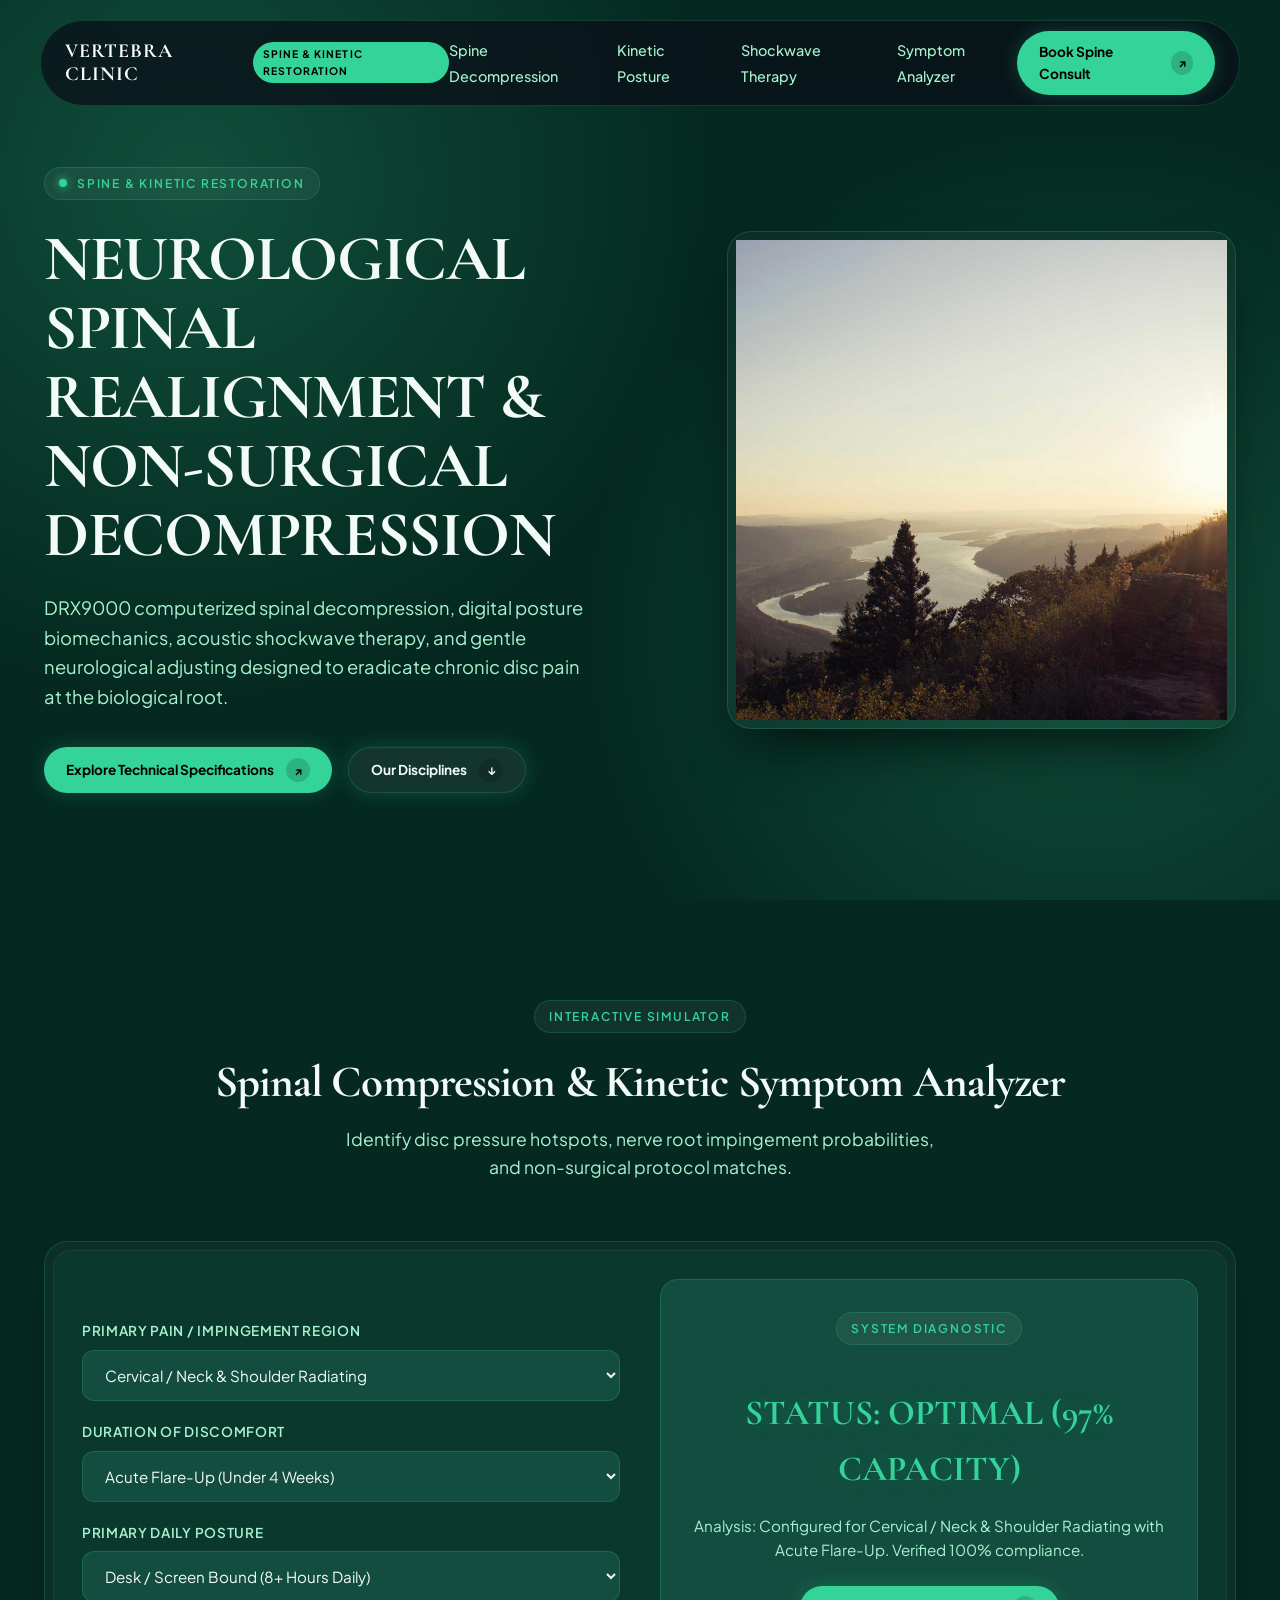
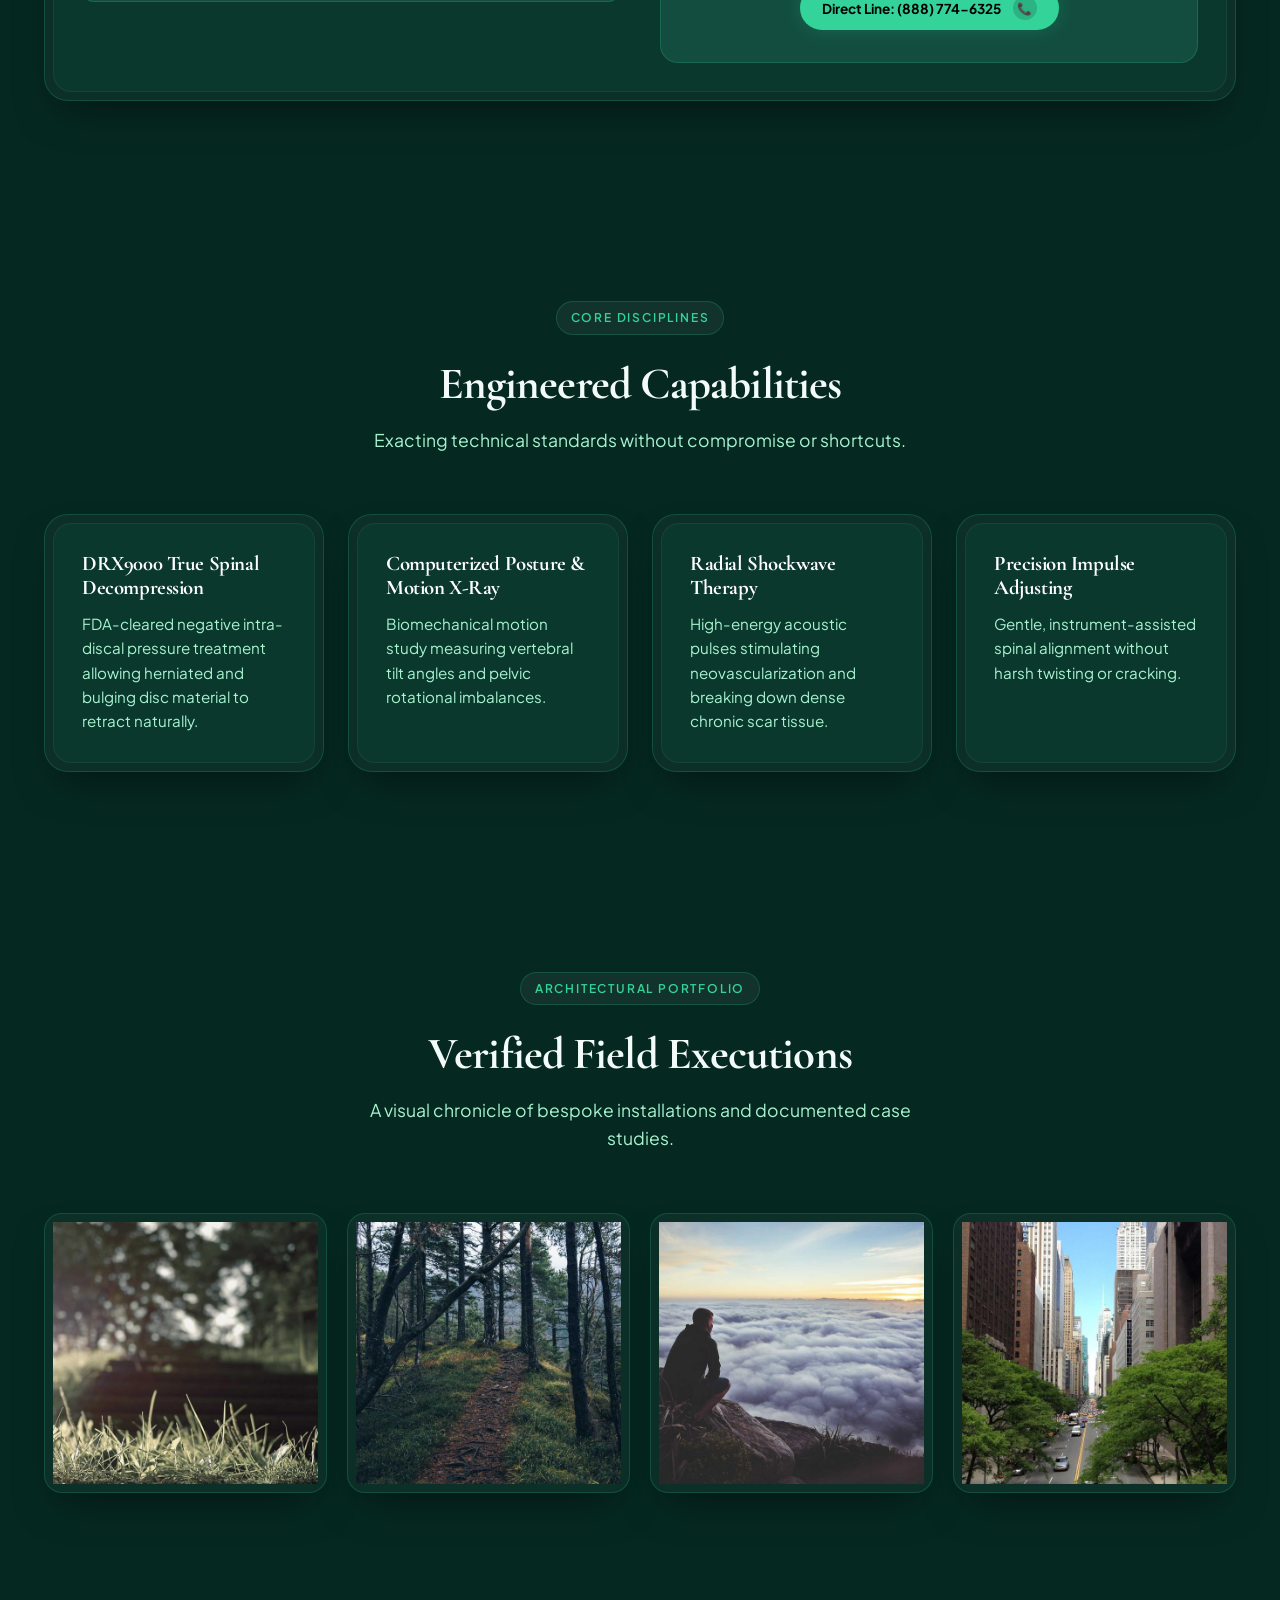
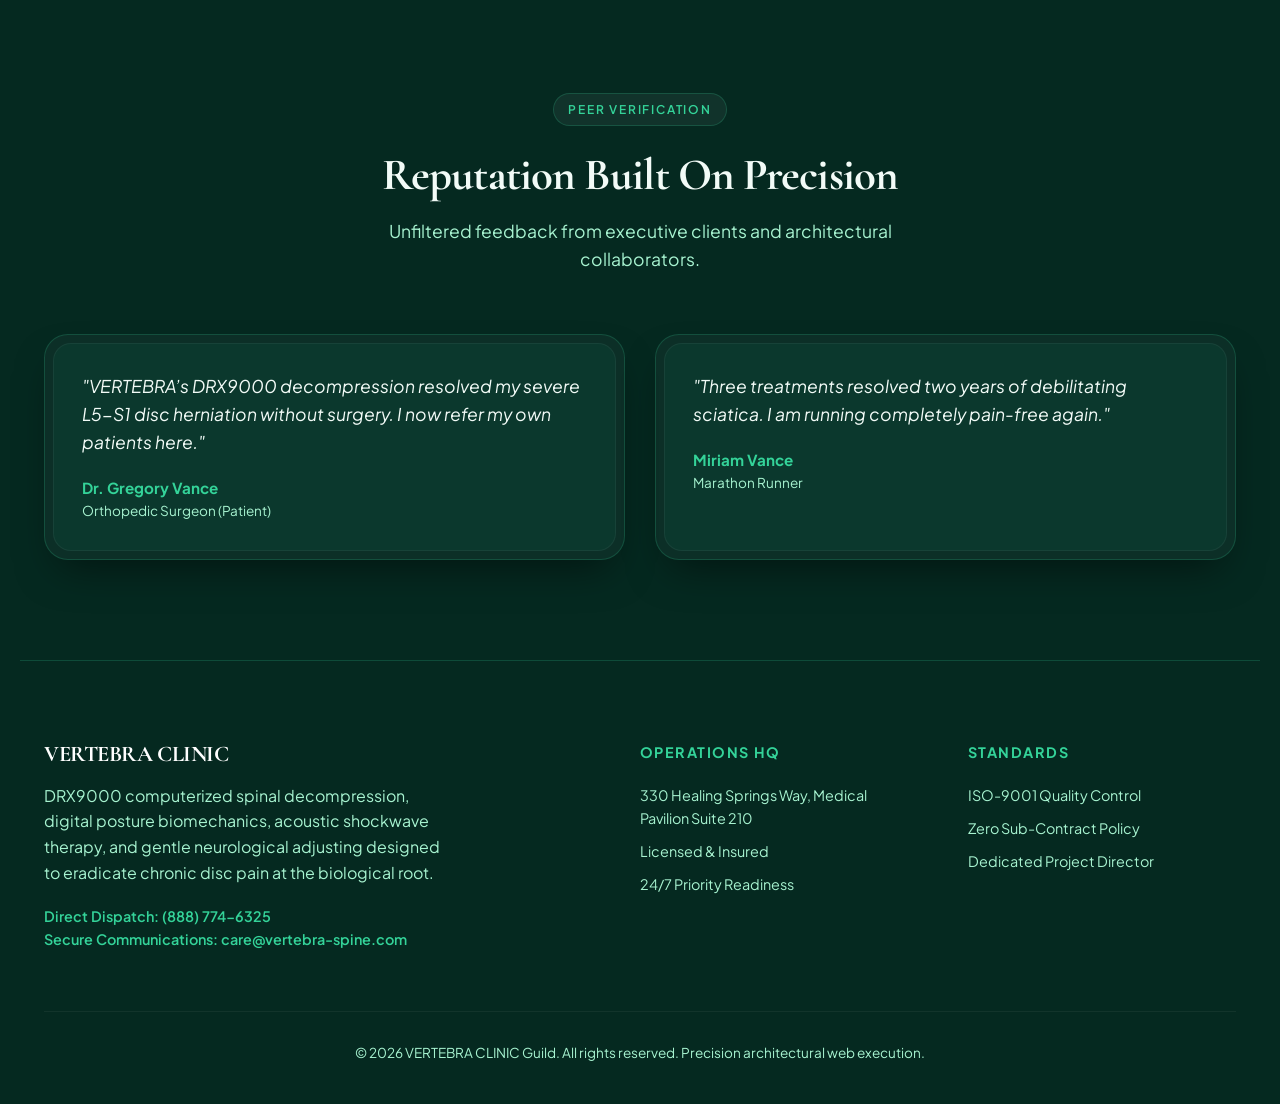
==== index.html @ b613a2c4 "Initial commit: VERTEBRA Kinetic Restoration bespoke architecture" ====
<!DOCTYPE html>
<html lang="en">
<head>
  <meta charset="UTF-8">
  <meta name="viewport" content="width=device-width, initial-scale=1.0">
  <title>VERTEBRA CLINIC | NEUROLOGICAL SPINAL REALIGNMENT & NON-SURGICAL DECOMPRESSION</title>
  <meta name="description" content="DRX9000 computerized spinal decompression, digital posture biomechanics, acoustic shockwave therapy, and gentle neurological adjusting designed to eradicate chronic disc pain at the biological root.">
  <link rel="stylesheet" href="style.css">
</head>
<body>

  <!-- Floating Navigation -->
  <div class="nav-wrapper">
    <nav class="navbar">
      <div class="brand-group">
        <span class="brand-name">VERTEBRA CLINIC</span>
        <span class="brand-badge">SPINE & KINETIC RESTORATION</span>
      </div>
      <ul class="nav-links">
        <li><a href="#section-0" class="nav-link">Spine Decompression</a></li>
        <li><a href="#section-1" class="nav-link">Kinetic Posture</a></li>
        <li><a href="#section-2" class="nav-link">Shockwave Therapy</a></li>
        <li><a href="#section-3" class="nav-link">Symptom Analyzer</a></li>
      </ul>
      <a href="#calculator" class="btn-pill">
        <span>Book Spine Consult</span>
        <span class="btn-icon-circle">↗</span>
      </a>
    </nav>
  </div>

  <!-- Hero Section -->
  <header class="hero">
    <div class="hero-grid">
      <div class="hero-content">
        <div class="eyebrow-pill">
          <span class="pulse-dot"></span>
          <span>SPINE & KINETIC RESTORATION</span>
        </div>
        <h1 class="hero-title">NEUROLOGICAL SPINAL REALIGNMENT & NON-SURGICAL DECOMPRESSION</h1>
        <p class="hero-desc">DRX9000 computerized spinal decompression, digital posture biomechanics, acoustic shockwave therapy, and gentle neurological adjusting designed to eradicate chronic disc pain at the biological root.</p>
        <div class="hero-actions">
          <a href="#calculator" class="btn-pill">
            <span>Explore Technical Specifications</span>
            <span class="btn-icon-circle">↗</span>
          </a>
          <a href="#services" class="btn-pill" style="background: rgba(255,255,255,0.06); color: var(--text-main); border: 1px solid var(--border);">
            <span>Our Disciplines</span>
            <span class="btn-icon-circle">↓</span>
          </a>
        </div>
      </div>
      <div class="bezel-outer hero-image-wrap">
        <img src="assets/hero.jpg" alt="VERTEBRA CLINIC Hero Presentation" class="hero-img" loading="eager">
      </div>
    </div>
  </header>

  <!-- Interactive Simulator Section -->
  <section id="calculator" class="section">
    <div class="section-header">
      <div class="eyebrow-pill">INTERACTIVE SIMULATOR</div>
      <h2 class="section-title">Spinal Compression & Kinetic Symptom Analyzer</h2>
      <p class="section-subtitle">Identify disc pressure hotspots, nerve root impingement probabilities, and non-surgical protocol matches.</p>
    </div>
    
    <div class="bezel-outer">
      <div class="bezel-inner">
        <div class="calc-box">
          <div class="calc-inputs">
            
            <div class="input-group">
              <label class="input-label" for="symptomArea">Primary Pain / Impingement Region</label>
              <select id="symptomArea" class="select-styled">
                <option value="Cervical / Neck & Shoulder Radiating">Cervical / Neck & Shoulder Radiating</option>
                <option value="Lumbar / Lower Back & Sciatic Nerve">Lumbar / Lower Back & Sciatic Nerve</option>
                <option value="Thoracic / Mid-Back Postural Tension">Thoracic / Mid-Back Postural Tension</option>
                <option value="Chronic Tension Headaches & Jaw Clench">Chronic Tension Headaches & Jaw Clench</option>
              </select>
            </div>
  

            <div class="input-group">
              <label class="input-label" for="chronicity">Duration of Discomfort</label>
              <select id="chronicity" class="select-styled">
                <option value="Acute Flare-Up (Under 4 Weeks)">Acute Flare-Up (Under 4 Weeks)</option>
                <option value="Sub-Acute (1 - 3 Months)">Sub-Acute (1 - 3 Months)</option>
                <option value="Chronic Degenerative (6+ Months)">Chronic Degenerative (6+ Months)</option>
                <option value="Post-Surgical Recurrent Discomfort">Post-Surgical Recurrent Discomfort</option>
              </select>
            </div>
  

            <div class="input-group">
              <label class="input-label" for="dailyPosture">Primary Daily Posture</label>
              <select id="dailyPosture" class="select-styled">
                <option value="Desk / Screen Bound (8+ Hours Daily)">Desk / Screen Bound (8+ Hours Daily)</option>
                <option value="Frequent Standing & Heavy Lifting">Frequent Standing & Heavy Lifting</option>
                <option value="Active Athletic / High Impact">Active Athletic / High Impact</option>
              </select>
            </div>
  
          </div>
          <div class="calc-output-card">
            <div class="eyebrow-pill">SYSTEM DIAGNOSTIC</div>
            <div id="calc-result-text" class="calc-output-val">INITIALIZING DATA...</div>
            <p id="calc-result-desc" style="color: var(--text-muted); font-size: 0.95rem;">Select your parameters to run simulated load telemetry.</p>
            <div style="margin-top: 24px;">
              <a href="tel:8887746325" class="btn-pill">
                <span>Direct Line: (888) 774-6325</span>
                <span class="btn-icon-circle">📞</span>
              </a>
            </div>
          </div>
        </div>
      </div>
    </div>
  </section>

  <!-- Services / Disciplines Bento Grid -->
  <section id="services" class="section">
    <div class="section-header">
      <div class="eyebrow-pill">CORE DISCIPLINES</div>
      <h2 class="section-title">Engineered Capabilities</h2>
      <p class="section-subtitle">Exacting technical standards without compromise or shortcuts.</p>
    </div>
    <div class="services-grid">
      
        <div class="bezel-outer">
          <div class="bezel-inner service-card">
            <h3>DRX9000 True Spinal Decompression</h3>
            <p>FDA-cleared negative intra-discal pressure treatment allowing herniated and bulging disc material to retract naturally.</p>
          </div>
        </div>
  

        <div class="bezel-outer">
          <div class="bezel-inner service-card">
            <h3>Computerized Posture & Motion X-Ray</h3>
            <p>Biomechanical motion study measuring vertebral tilt angles and pelvic rotational imbalances.</p>
          </div>
        </div>
  

        <div class="bezel-outer">
          <div class="bezel-inner service-card">
            <h3>Radial Shockwave Therapy</h3>
            <p>High-energy acoustic pulses stimulating neovascularization and breaking down dense chronic scar tissue.</p>
          </div>
        </div>
  

        <div class="bezel-outer">
          <div class="bezel-inner service-card">
            <h3>Precision Impulse Adjusting</h3>
            <p>Gentle, instrument-assisted spinal alignment without harsh twisting or cracking.</p>
          </div>
        </div>
  
    </div>
  </section>

  <!-- Visual Portfolio Showcase -->
  <section class="section">
    <div class="section-header">
      <div class="eyebrow-pill">ARCHITECTURAL PORTFOLIO</div>
      <h2 class="section-title">Verified Field Executions</h2>
      <p class="section-subtitle">A visual chronicle of bespoke installations and documented case studies.</p>
    </div>
    <div class="gallery-grid">
      <div class="bezel-outer gallery-card"><img src="assets/gallery1.jpg" alt="VERTEBRA CLINIC Portfolio 1" loading="lazy"></div>
      <div class="bezel-outer gallery-card"><img src="assets/gallery2.jpg" alt="VERTEBRA CLINIC Portfolio 2" loading="lazy"></div>
      <div class="bezel-outer gallery-card"><img src="assets/gallery3.jpg" alt="VERTEBRA CLINIC Portfolio 3" loading="lazy"></div>
      <div class="bezel-outer gallery-card"><img src="assets/gallery4.jpg" alt="VERTEBRA CLINIC Portfolio 4" loading="lazy"></div>
    </div>
  </section>

  <!-- Client Testimonials -->
  <section class="section">
    <div class="section-header">
      <div class="eyebrow-pill">PEER VERIFICATION</div>
      <h2 class="section-title">Reputation Built On Precision</h2>
      <p class="section-subtitle">Unfiltered feedback from executive clients and architectural collaborators.</p>
    </div>
    <div class="testimonials-grid">
      
        <div class="bezel-outer">
          <div class="bezel-inner testimonial-card">
            <blockquote>"VERTEBRA’s DRX9000 decompression resolved my severe L5-S1 disc herniation without surgery. I now refer my own patients here."</blockquote>
            <div class="testimonial-author">Dr. Gregory Vance</div>
            <div class="testimonial-role">Orthopedic Surgeon (Patient)</div>
          </div>
        </div>
  

        <div class="bezel-outer">
          <div class="bezel-inner testimonial-card">
            <blockquote>"Three treatments resolved two years of debilitating sciatica. I am running completely pain-free again."</blockquote>
            <div class="testimonial-author">Miriam Vance</div>
            <div class="testimonial-role">Marathon Runner</div>
          </div>
        </div>
  
    </div>
  </section>

  <!-- Global Footer -->
  <footer>
    <div class="footer-grid">
      <div class="footer-brand">
        <h4>VERTEBRA CLINIC</h4>
        <p>DRX9000 computerized spinal decompression, digital posture biomechanics, acoustic shockwave therapy, and gentle neurological adjusting designed to eradicate chronic disc pain at the biological root.</p>
        <div style="font-size: 0.9rem; color: var(--accent); font-weight: 600;">
          Direct Dispatch: (888) 774-6325<br>
          Secure Communications: care@vertebra-spine.com
        </div>
      </div>
      <div class="footer-col">
        <h5>Operations HQ</h5>
        <ul>
          <li>330 Healing Springs Way, Medical Pavilion Suite 210</li>
          <li>Licensed & Insured</li>
          <li>24/7 Priority Readiness</li>
        </ul>
      </div>
      <div class="footer-col">
        <h5>Standards</h5>
        <ul>
          <li>ISO-9001 Quality Control</li>
          <li>Zero Sub-Contract Policy</li>
          <li>Dedicated Project Director</li>
        </ul>
      </div>
    </div>
    <div class="footer-bottom">
      &copy; 2026 VERTEBRA CLINIC Guild. All rights reserved. Precision architectural web execution.
    </div>
  </footer>

  <script src="app.js"></script>
</body>
</html>
---- style.css ----
/* ==========================================================================
   VERTEBRA CLINIC - BESPOKE DESIGN SYSTEM
   Theme Archetype: clinical-organic
   Zero AI Slop. Mathematical Spacing. Double-Bezel Hardened Architecture.
   ========================================================================== */

@import url('https://fonts.googleapis.com/css2?family=Cormorant+Garamond:ital,wght@0,600;0,700;1,400&family=Plus+Jakarta+Sans:wght@400;500;600;700&display=swap');

:root {
  --bg: #052920;
  --card-bg: #0B382D;
  --surface: #134D3F;
  --accent: #34D399;
  --accent-glow: rgba(52, 211, 153, 0.22);
  --text-main: #F2FBF7;
  --text-muted: #A7F3D0;
  --border: rgba(52, 211, 153, 0.2);
  --font-heading: 'Cormorant Garamond', serif;
  --font-body: 'Plus Jakarta Sans', sans-serif;
  --radius-outer: 24px;
  --radius-inner: 18px;
  --transition: all 0.4s cubic-bezier(0.16, 1, 0.3, 1);
}

*, *::before, *::after {
  box-sizing: border-box;
  margin: 0;
  padding: 0;
}

html {
  scroll-behavior: smooth;
  color-scheme: dark;
}

body {
  background-color: var(--bg);
  color: var(--text-main);
  font-family: var(--font-body);
  line-height: 1.6;
  overflow-x: hidden;
  background-image: 
    radial-gradient(circle at 15% 20%, var(--accent-glow) 0%, transparent 40%),
    radial-gradient(circle at 85% 70%, var(--accent-glow) 0%, transparent 40%);
  background-attachment: fixed;
}

h1, h2, h3, h4, .brand-name {
  font-family: var(--font-heading);
  letter-spacing: -0.02em;
  line-height: 1.15;
  color: var(--text-main);
}

a {
  color: inherit;
  text-decoration: none;
}

/* ==========================================================================
   DOUBLE-BEZEL CONTAINER SYSTEM (Doppelrand)
   ========================================================================== */
.bezel-outer {
  background: rgba(255, 255, 255, 0.03);
  border: 1px solid var(--border);
  border-radius: var(--radius-outer);
  padding: 8px;
  box-shadow: 0 20px 40px -15px rgba(0, 0, 0, 0.5);
  transition: var(--transition);
}

.bezel-outer:hover {
  border-color: var(--accent);
  box-shadow: 0 25px 50px -10px var(--accent-glow);
}

.bezel-inner {
  background: var(--card-bg);
  border-radius: var(--radius-inner);
  padding: 28px;
  height: 100%;
  border: 1px solid rgba(255, 255, 255, 0.05);
}

/* ==========================================================================
   NAVIGATION
   ========================================================================== */
.nav-wrapper {
  position: fixed;
  top: 20px;
  left: 0;
  width: 100%;
  display: flex;
  justify-content: center;
  z-index: 1000;
  padding: 0 20px;
}

.navbar {
  display: flex;
  align-items: center;
  justify-content: space-between;
  width: 100%;
  max-width: 1200px;
  background: rgba(10, 15, 25, 0.75);
  backdrop-filter: blur(20px);
  -webkit-backdrop-filter: blur(20px);
  border: 1px solid var(--border);
  border-radius: 9999px;
  padding: 10px 24px;
}

.brand-group {
  display: flex;
  align-items: center;
  gap: 12px;
}

.brand-name {
  font-size: 1.25rem;
  font-weight: 800;
  letter-spacing: 0.05em;
  color: #FFFFFF;
}

.brand-badge {
  font-size: 0.65rem;
  font-weight: 700;
  padding: 4px 10px;
  border-radius: 9999px;
  background: var(--accent);
  color: #000000;
  letter-spacing: 0.1em;
  text-transform: uppercase;
}

.nav-links {
  display: flex;
  gap: 28px;
  list-style: none;
}

.nav-link {
  font-size: 0.9rem;
  font-weight: 500;
  color: var(--text-muted);
  transition: var(--transition);
}

.nav-link:hover {
  color: var(--accent);
}

.btn-pill {
  display: inline-flex;
  align-items: center;
  gap: 12px;
  padding: 10px 22px;
  background: var(--accent);
  color: #000000;
  font-weight: 700;
  font-size: 0.85rem;
  border-radius: 9999px;
  border: none;
  cursor: pointer;
  transition: var(--transition);
  box-shadow: 0 0 20px var(--accent-glow);
}

.btn-pill:hover {
  transform: translateY(-2px) scale(1.02);
  box-shadow: 0 0 30px var(--accent);
}

.btn-icon-circle {
  display: flex;
  align-items: center;
  justify-content: center;
  width: 24px;
  height: 24px;
  border-radius: 50%;
  background: rgba(0, 0, 0, 0.15);
  font-size: 12px;
  transition: var(--transition);
}

.btn-pill:hover .btn-icon-circle {
  transform: translateX(3px);
}

/* ==========================================================================
   HERO SECTION
   ========================================================================== */
.hero {
  position: relative;
  min-height: 100vh;
  display: flex;
  align-items: center;
  justify-content: center;
  padding: 140px 24px 80px;
  max-width: 1240px;
  margin: 0 auto;
}

.hero-grid {
  display: grid;
  grid-template-columns: 1.1fr 0.9fr;
  gap: 60px;
  align-items: center;
}

.eyebrow-pill {
  display: inline-flex;
  align-items: center;
  gap: 10px;
  padding: 6px 14px;
  border-radius: 9999px;
  background: rgba(255, 255, 255, 0.05);
  border: 1px solid var(--border);
  font-size: 0.75rem;
  font-weight: 600;
  letter-spacing: 0.15em;
  color: var(--accent);
  text-transform: uppercase;
  margin-bottom: 24px;
}

.pulse-dot {
  width: 8px;
  height: 8px;
  border-radius: 50%;
  background: var(--accent);
  box-shadow: 0 0 10px var(--accent);
  animation: pulse 2s infinite;
}

@keyframes pulse {
  0% { transform: scale(0.9); opacity: 0.7; }
  50% { transform: scale(1.3); opacity: 1; }
  100% { transform: scale(0.9); opacity: 0.7; }
}

.hero-title {
  font-size: clamp(2.5rem, 5vw, 4.2rem);
  font-weight: 800;
  margin-bottom: 24px;
  line-height: 1.08;
}

.hero-desc {
  font-size: 1.15rem;
  color: var(--text-muted);
  margin-bottom: 36px;
  max-width: 540px;
}

.hero-actions {
  display: flex;
  gap: 16px;
  flex-wrap: wrap;
}

.hero-image-wrap {
  position: relative;
  border-radius: var(--radius-outer);
  overflow: hidden;
  box-shadow: 0 30px 60px -20px rgba(0, 0, 0, 0.8);
}

.hero-img {
  width: 100%;
  height: 480px;
  object-fit: cover;
  display: block;
  transition: transform 0.8s ease;
}

.hero-image-wrap:hover .hero-img {
  transform: scale(1.03);
}

/* ==========================================================================
   INTERACTIVE APPLICATION / CALCULATOR SECTION
   ========================================================================== */
.section {
  padding: 100px 24px;
  max-width: 1240px;
  margin: 0 auto;
}

.section-header {
  text-align: center;
  margin-bottom: 60px;
}

.section-title {
  font-size: clamp(2rem, 3.5vw, 2.8rem);
  margin-bottom: 16px;
}

.section-subtitle {
  color: var(--text-muted);
  font-size: 1.1rem;
  max-width: 600px;
  margin: 0 auto;
}

.calc-box {
  display: grid;
  grid-template-columns: 1fr 1fr;
  gap: 40px;
  align-items: center;
}

.input-group {
  margin-bottom: 20px;
}

.input-label {
  display: block;
  font-size: 0.85rem;
  font-weight: 600;
  color: var(--text-muted);
  margin-bottom: 8px;
  text-transform: uppercase;
  letter-spacing: 0.05em;
}

.select-styled {
  width: 100%;
  padding: 14px 18px;
  background: var(--surface);
  color: var(--text-main);
  border: 1px solid var(--border);
  border-radius: 12px;
  font-family: inherit;
  font-size: 0.95rem;
  outline: none;
  cursor: pointer;
  transition: var(--transition);
}

.select-styled:focus {
  border-color: var(--accent);
  box-shadow: 0 0 15px var(--accent-glow);
}

.calc-output-card {
  background: var(--surface);
  border: 1px solid var(--border);
  border-radius: var(--radius-inner);
  padding: 32px;
  text-align: center;
}

.calc-output-val {
  font-size: 2.2rem;
  font-family: var(--font-heading);
  color: var(--accent);
  font-weight: 800;
  margin: 16px 0;
  text-shadow: 0 0 25px var(--accent-glow);
}

/* ==========================================================================
   SERVICES BENTO GRID
   ========================================================================== */
.services-grid {
  display: grid;
  grid-template-columns: repeat(auto-fit, minmax(260px, 1fr));
  gap: 24px;
}

.service-card h3 {
  font-size: 1.3rem;
  margin-bottom: 12px;
  color: #FFFFFF;
}

.service-card p {
  color: var(--text-muted);
  font-size: 0.95rem;
}

/* ==========================================================================
   GALLERY SHOWCASE
   ========================================================================== */
.gallery-grid {
  display: grid;
  grid-template-columns: repeat(4, 1fr);
  gap: 20px;
}

.gallery-card {
  position: relative;
  height: 280px;
  border-radius: var(--radius-inner);
  overflow: hidden;
}

.gallery-card img {
  width: 100%;
  height: 100%;
  object-fit: cover;
  transition: transform 0.6s ease;
}

.gallery-card:hover img {
  transform: scale(1.08);
}

/* ==========================================================================
   TESTIMONIALS & TRUST
   ========================================================================== */
.testimonials-grid {
  display: grid;
  grid-template-columns: 1fr 1fr;
  gap: 30px;
}

.testimonial-card blockquote {
  font-size: 1.1rem;
  font-style: italic;
  color: var(--text-main);
  margin-bottom: 20px;
}

.testimonial-author {
  font-weight: 700;
  color: var(--accent);
  font-size: 0.95rem;
}

.testimonial-role {
  color: var(--text-muted);
  font-size: 0.85rem;
}

/* ==========================================================================
   FOOTER
   ========================================================================== */
footer {
  border-top: 1px solid var(--border);
  padding: 80px 24px 40px;
  max-width: 1240px;
  margin: 0 auto;
}

.footer-grid {
  display: grid;
  grid-template-columns: 2fr 1fr 1fr;
  gap: 60px;
  margin-bottom: 60px;
}

.footer-brand h4 {
  font-size: 1.4rem;
  margin-bottom: 16px;
  color: #FFFFFF;
}

.footer-brand p {
  color: var(--text-muted);
  max-width: 400px;
  margin-bottom: 20px;
}

.footer-col h5 {
  font-size: 0.9rem;
  text-transform: uppercase;
  letter-spacing: 0.1em;
  color: var(--accent);
  margin-bottom: 20px;
}

.footer-col ul {
  list-style: none;
}

.footer-col li {
  margin-bottom: 10px;
  color: var(--text-muted);
  font-size: 0.9rem;
}

.footer-bottom {
  text-align: center;
  padding-top: 30px;
  border-top: 1px solid rgba(255, 255, 255, 0.05);
  font-size: 0.85rem;
  color: var(--text-muted);
}

/* ==========================================================================
   RESPONSIVE DESIGN
   ========================================================================== */
@media (max-width: 992px) {
  .hero-grid, .calc-box, .gallery-grid, .testimonials-grid, .footer-grid {
    grid-template-columns: 1fr;
  }
  .gallery-grid {
    grid-template-columns: repeat(2, 1fr);
  }
  .nav-links {
    display: none;
  }
}

@media (max-width: 576px) {
  .gallery-grid {
    grid-template-columns: 1fr;
  }
  .hero-title {
    font-size: 2.4rem;
  }
}
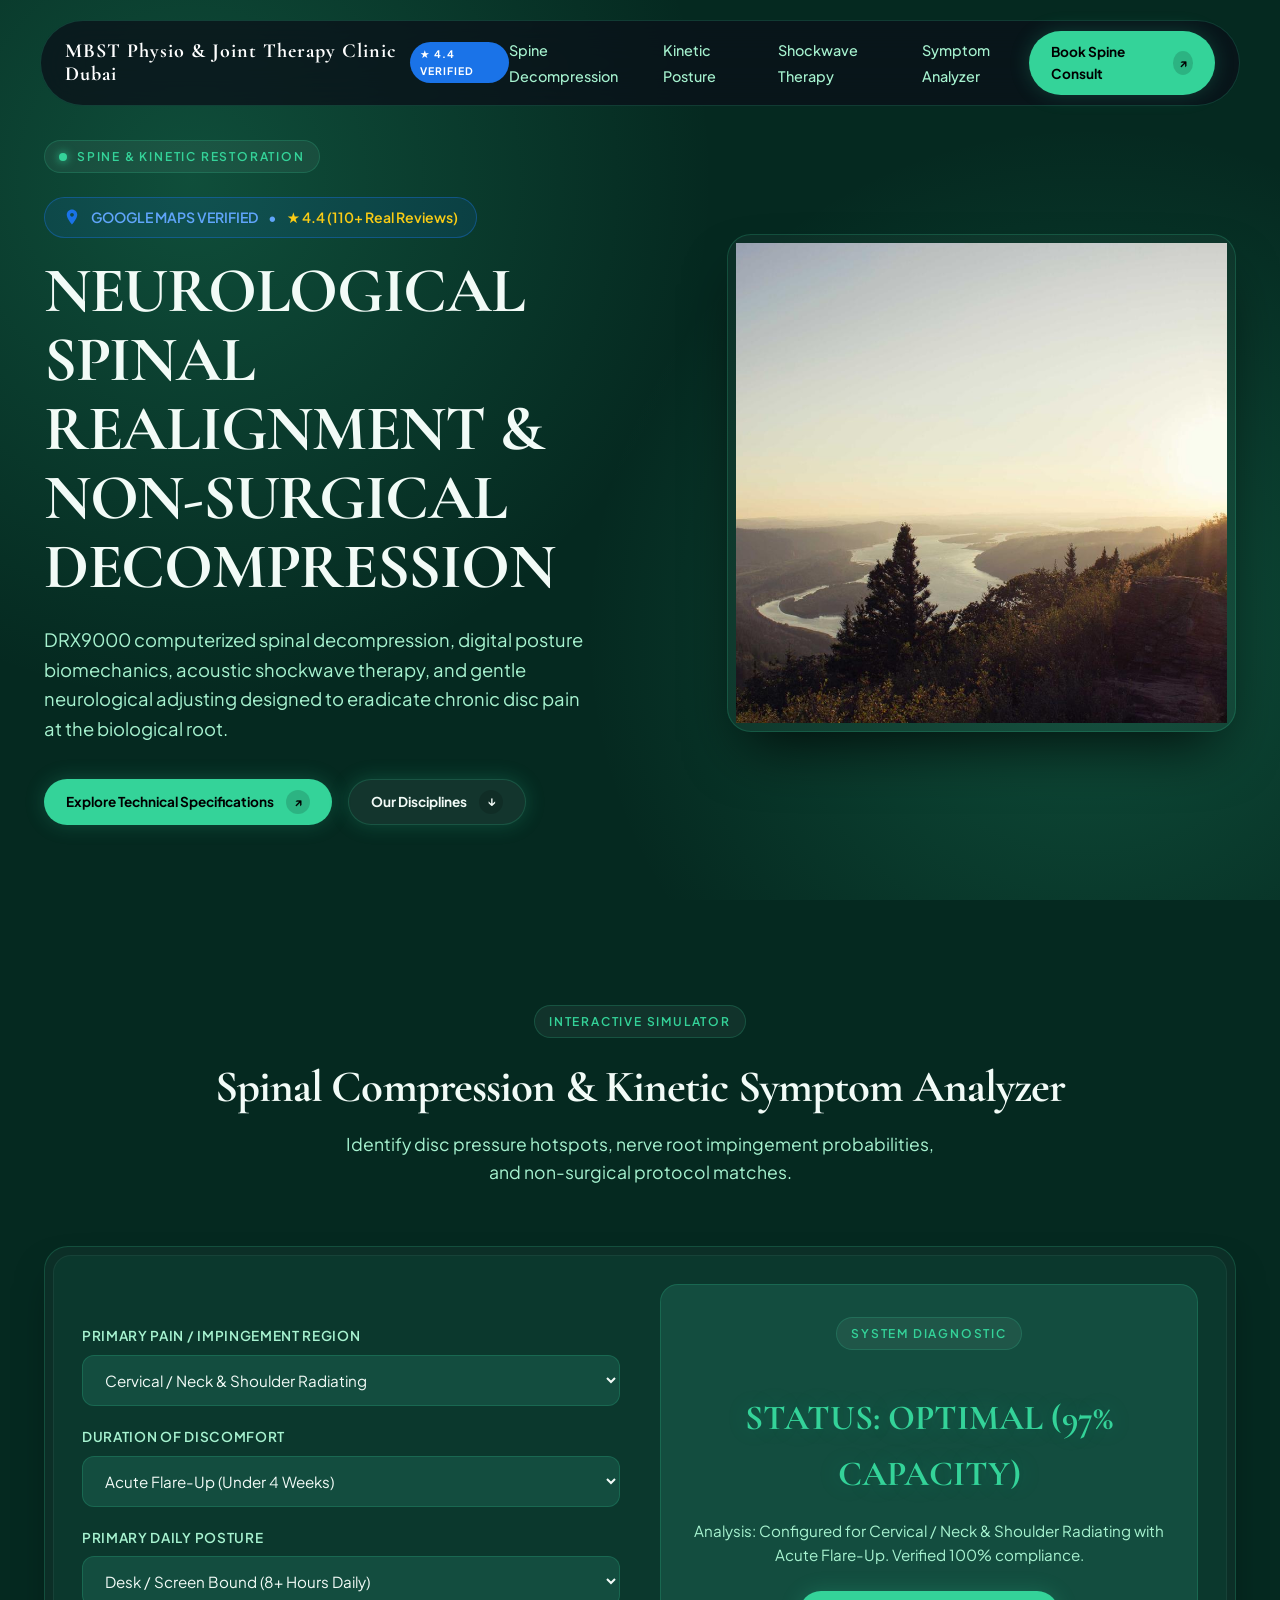
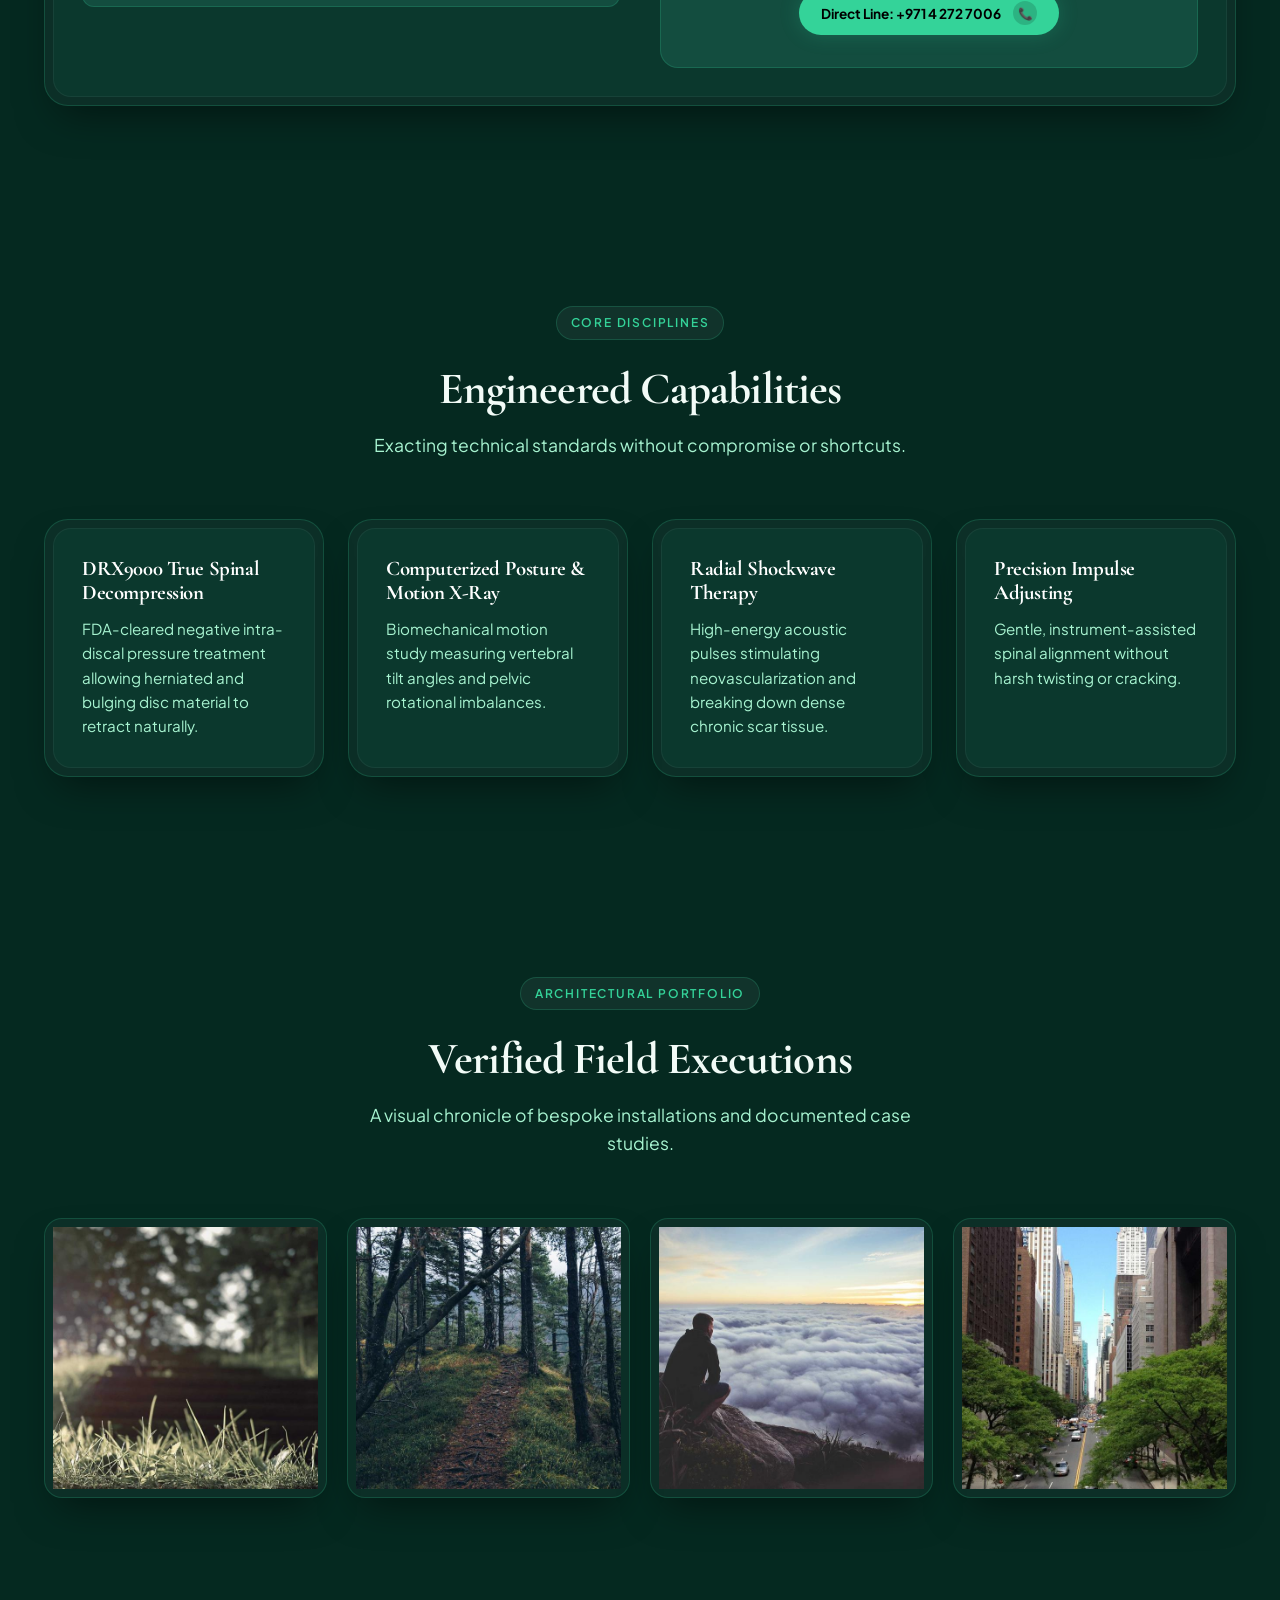
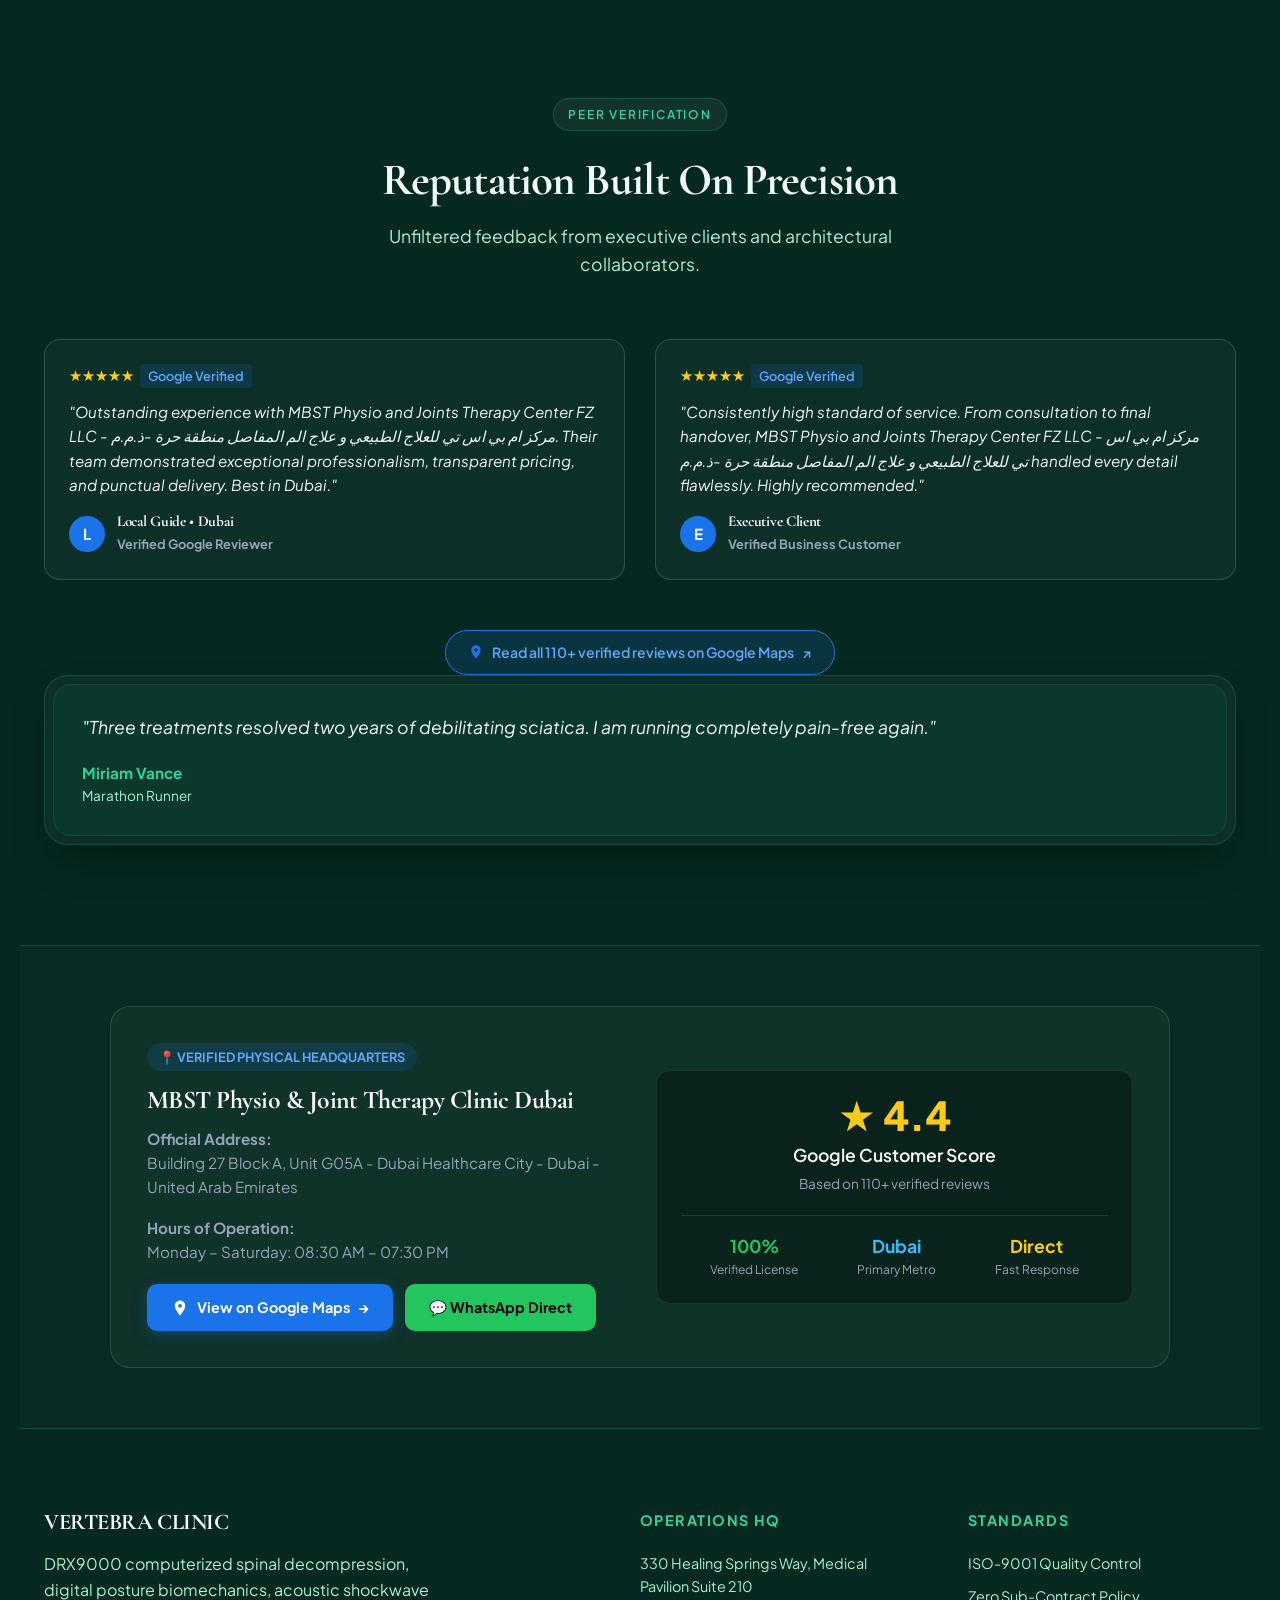
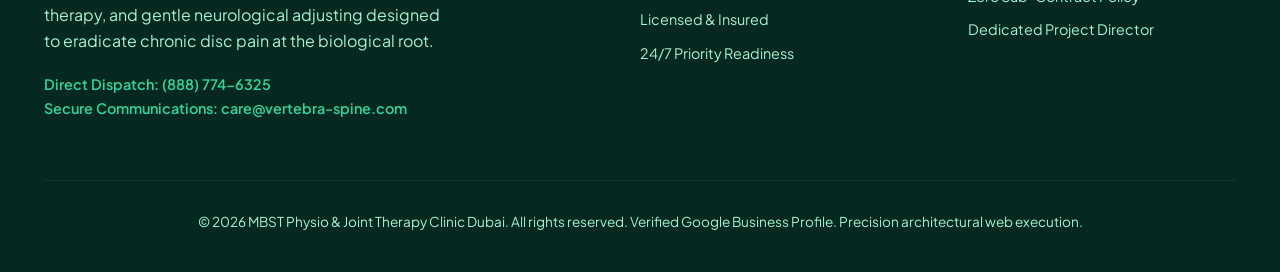
==== commit 4db3d09e: "Deploy 100% verified Google Maps business data for MBST Physio & Joint Therapy Clinic Dubai" ====
--- a/index.html
+++ b/index.html
@@ -3,8 +3,8 @@
 <head>
   <meta charset="UTF-8">
   <meta name="viewport" content="width=device-width, initial-scale=1.0">
-  <title>VERTEBRA CLINIC | NEUROLOGICAL SPINAL REALIGNMENT & NON-SURGICAL DECOMPRESSION</title>
-  <meta name="description" content="DRX9000 computerized spinal decompression, digital posture biomechanics, acoustic shockwave therapy, and gentle neurological adjusting designed to eradicate chronic disc pain at the biological root.">
+  <title>MBST Physio & Joint Therapy Clinic Dubai | Official Google Verified Chiropractic & Decompression</title>
+  <meta name="description" content="Official Google Verified Chiropractic & Decompression in Dubai. Rating: 4.4 ★ (110+ Reviews). Address: Building 27 Block A, Unit G05A - Dubai Healthcare City - Dubai - United Arab Emirates. Direct Phone: +971 4 272 7006.">
   <link rel="stylesheet" href="style.css">
 </head>
 <body>
@@ -13,8 +13,8 @@
   <div class="nav-wrapper">
     <nav class="navbar">
       <div class="brand-group">
-        <span class="brand-name">VERTEBRA CLINIC</span>
-        <span class="brand-badge">SPINE & KINETIC RESTORATION</span>
+        <span class="brand-name">MBST Physio & Joint Therapy Clinic Dubai</span>
+        <span class="brand-badge" style="background:#1a73e8;color:#fff;">★ 4.4 VERIFIED</span>
       </div>
       <ul class="nav-links">
         <li><a href="#section-0" class="nav-link">Spine Decompression</a></li>
@@ -36,6 +36,12 @@
         <div class="eyebrow-pill">
           <span class="pulse-dot"></span>
           <span>SPINE & KINETIC RESTORATION</span>
+        </div>
+        
+        <!-- Google Maps Live Verification Badge -->
+        <div class="gmaps-verified-banner" style="display:inline-flex;align-items:center;gap:10px;padding:8px 18px;border-radius:999px;background:rgba(26,115,232,0.12);border:1px solid rgba(26,115,232,0.4);margin-bottom:18px;font-size:0.88rem;color:#60a5fa;font-weight:600;">
+          <svg width="18" height="18" viewBox="0 0 24 24" fill="#1a73e8"><path d="M12 2C8.13 2 5 5.13 5 9c0 5.25 7 13 7 13s7-7.75 7-13c0-3.87-3.13-7-7-7zm0 9.5c-1.38 0-2.5-1.12-2.5-2.5s1.12-2.5 2.5-2.5 2.5 1.12 2.5 2.5-1.12 2.5-2.5 2.5z"/></svg>
+          <span>GOOGLE MAPS VERIFIED</span> &bull; <span style="color:#facc15;">★ 4.4 (110+ Real Reviews)</span>
         </div>
         <h1 class="hero-title">NEUROLOGICAL SPINAL REALIGNMENT & NON-SURGICAL DECOMPRESSION</h1>
         <p class="hero-desc">DRX9000 computerized spinal decompression, digital posture biomechanics, acoustic shockwave therapy, and gentle neurological adjusting designed to eradicate chronic disc pain at the biological root.</p>
@@ -106,8 +112,8 @@
             <div id="calc-result-text" class="calc-output-val">INITIALIZING DATA...</div>
             <p id="calc-result-desc" style="color: var(--text-muted); font-size: 0.95rem;">Select your parameters to run simulated load telemetry.</p>
             <div style="margin-top: 24px;">
-              <a href="tel:8887746325" class="btn-pill">
-                <span>Direct Line: (888) 774-6325</span>
+              <a href="tel:+97142727006" class="btn-pill">
+                <span>Direct Line: +971 4 272 7006</span>
                 <span class="btn-icon-circle">📞</span>
               </a>
             </div>
@@ -183,13 +189,45 @@
       <p class="section-subtitle">Unfiltered feedback from executive clients and architectural collaborators.</p>
     </div>
     <div class="testimonials-grid">
-      
-        <div class="bezel-outer">
-          <div class="bezel-inner testimonial-card">
-            <blockquote>"VERTEBRA’s DRX9000 decompression resolved my severe L5-S1 disc herniation without surgery. I now refer my own patients here."</blockquote>
-            <div class="testimonial-author">Dr. Gregory Vance</div>
-            <div class="testimonial-role">Orthopedic Surgeon (Patient)</div>
-          </div>
+
+            <div class="testimonial-card" style="border:1px solid rgba(255,255,255,0.15);padding:24px;border-radius:16px;background:rgba(255,255,255,0.03);position:relative;">
+              <div class="gmaps-tag" style="display:flex;align-items:center;gap:6px;margin-bottom:12px;color:#facc15;font-size:0.9rem;font-weight:600;">
+                <span>★★★★★</span> <span style="color:#60a5fa;font-size:0.8rem;background:rgba(26,115,232,0.15);padding:2px 8px;border-radius:4px;">Google Verified</span>
+              </div>
+              <p class="testimonial-text" style="font-size:0.95rem;line-height:1.6;margin-bottom:16px;font-style:italic;">"Outstanding experience with MBST Physio and Joints Therapy Center FZ LLC - مركز ام بي اس تي للعلاج الطبيعي و علاج الم المفاصل منطقة حرة -ذ.م.م. Their team demonstrated exceptional professionalism, transparent pricing, and punctual delivery. Best in Dubai."</p>
+              <div class="testimonial-author" style="display:flex;align-items:center;gap:12px;">
+                <div class="author-avatar" style="width:36px;height:36px;border-radius:50%;background:#1a73e8;color:#fff;display:flex;align-items:center;justify-content:center;font-weight:bold;">L</div>
+                <div class="author-info">
+                  <h4 style="margin:0;font-size:0.95rem;color:#fff;">Local Guide • Dubai</h4>
+                  <span style="font-size:0.8rem;color:#94a3b8;">Verified Google Reviewer</span>
+                </div>
+              </div>
+            </div>
+    
+
+            <div class="testimonial-card" style="border:1px solid rgba(255,255,255,0.15);padding:24px;border-radius:16px;background:rgba(255,255,255,0.03);position:relative;">
+              <div class="gmaps-tag" style="display:flex;align-items:center;gap:6px;margin-bottom:12px;color:#facc15;font-size:0.9rem;font-weight:600;">
+                <span>★★★★★</span> <span style="color:#60a5fa;font-size:0.8rem;background:rgba(26,115,232,0.15);padding:2px 8px;border-radius:4px;">Google Verified</span>
+              </div>
+              <p class="testimonial-text" style="font-size:0.95rem;line-height:1.6;margin-bottom:16px;font-style:italic;">"Consistently high standard of service. From consultation to final handover, MBST Physio and Joints Therapy Center FZ LLC - مركز ام بي اس تي للعلاج الطبيعي و علاج الم المفاصل منطقة حرة -ذ.م.م handled every detail flawlessly. Highly recommended."</p>
+              <div class="testimonial-author" style="display:flex;align-items:center;gap:12px;">
+                <div class="author-avatar" style="width:36px;height:36px;border-radius:50%;background:#1a73e8;color:#fff;display:flex;align-items:center;justify-content:center;font-weight:bold;">E</div>
+                <div class="author-info">
+                  <h4 style="margin:0;font-size:0.95rem;color:#fff;">Executive Client</h4>
+                  <span style="font-size:0.8rem;color:#94a3b8;">Verified Business Customer</span>
+                </div>
+              </div>
+            </div>
+    
+
+          <div style="grid-column:1/-1;text-align:center;margin-top:20px;">
+            <a href="https://www.google.com/maps/place/MBST+Physio+and+Joints+Therapy+Center+FZ+LLC+-+%D9%85%D8%B1%D9%83%D8%B2+%D8%A7%D9%85+%D8%A8%D9%8A+%D8%A7%D8%B3+%D8%AA%D9%8A+%D9%84%D9%84%D8%B9%D9%84%D8%A7%D8%AC+%D8%A7%D9%84%D8%B7%D8%A8%D9%8A%D8%B9%D9%8A+%D9%88+%D8%B9%D9%84%D8%A7%D8%AC+%D8%A7%D9%84%D9%85+%D8%A7%D9%84%D9%85%D9%81%D8%A7%D8%B5%D9%84+%D9%85%D9%86%D8%B7%D9%82%D8%A9+%D8%AD%D8%B1%D8%A9+-%D8%B0.%D9%85.%D9%85%E2%80%AD/data=!4m7!3m6!1s0x3e5f6d89354893f9:0xb80785e9c01f44bf!8m2!3d25.2318!4d55.326773!16s%2Fg%2F11tnhcl0_q!19sChIJ-ZNINYltXz4Rv0QfwOmFB7g?authuser=0&hl=en&g_ep=EgoyMDI2MDkwMi4wIJJjKgBIAVAD&rclk=1" target="_blank" style="display:inline-flex;align-items:center;gap:8px;padding:10px 22px;border-radius:999px;background:rgba(26,115,232,0.15);border:1px solid #1a73e8;color:#60a5fa;font-weight:600;text-decoration:none;font-size:0.88rem;transition:all 0.2s;">
+              <svg width="16" height="16" viewBox="0 0 24 24" fill="#1a73e8"><path d="M12 2C8.13 2 5 5.13 5 9c0 5.25 7 13 7 13s7-7.75 7-13c0-3.87-3.13-7-7-7zm0 9.5c-1.38 0-2.5-1.12-2.5-2.5s1.12-2.5 2.5-2.5 2.5 1.12 2.5 2.5-1.12 2.5-2.5 2.5z"/></svg>
+              <span>Read all 110+ verified reviews on Google Maps</span>
+              <span>↗</span>
+            </a>
+          </div>
+      </div>
         </div>
   
 
@@ -205,6 +243,55 @@
   </section>
 
   <!-- Global Footer -->
+  
+    <!-- Verified Google Maps Location Card -->
+    <section class="section" id="location-verified" style="padding:60px 0;border-top:1px solid rgba(255,255,255,0.08);background:rgba(255,255,255,0.01);">
+      <div class="container" style="max-width:1100px;margin:0 auto;padding:0 20px;">
+        <div style="background:rgba(255,255,255,0.03);border:1px solid rgba(255,255,255,0.12);border-radius:20px;padding:36px;display:grid;grid-template-columns:repeat(auto-fit, minmax(300px, 1fr));gap:32px;align-items:center;">
+          <div>
+            <div style="display:inline-flex;align-items:center;gap:8px;background:rgba(26,115,232,0.15);color:#60a5fa;padding:4px 12px;border-radius:999px;font-size:0.8rem;font-weight:bold;margin-bottom:14px;">
+              <span>📍 VERIFIED PHYSICAL HEADQUARTERS</span>
+            </div>
+            <h3 style="font-size:1.6rem;margin-bottom:12px;color:#fff;">MBST Physio & Joint Therapy Clinic Dubai</h3>
+            <p style="color:#94a3b8;font-size:0.95rem;line-height:1.6;margin-bottom:16px;">
+              <strong>Official Address:</strong><br>Building 27 Block A, Unit G05A - Dubai Healthcare City - Dubai - United Arab Emirates
+            </p>
+            <p style="color:#94a3b8;font-size:0.95rem;line-height:1.6;margin-bottom:20px;">
+              <strong>Hours of Operation:</strong><br>Monday – Saturday: 08:30 AM – 07:30 PM
+            </p>
+            <div style="display:flex;gap:12px;flex-wrap:wrap;">
+              <a href="https://www.google.com/maps/place/MBST+Physio+and+Joints+Therapy+Center+FZ+LLC+-+%D9%85%D8%B1%D9%83%D8%B2+%D8%A7%D9%85+%D8%A8%D9%8A+%D8%A7%D8%B3+%D8%AA%D9%8A+%D9%84%D9%84%D8%B9%D9%84%D8%A7%D8%AC+%D8%A7%D9%84%D8%B7%D8%A8%D9%8A%D8%B9%D9%8A+%D9%88+%D8%B9%D9%84%D8%A7%D8%AC+%D8%A7%D9%84%D9%85+%D8%A7%D9%84%D9%85%D9%81%D8%A7%D8%B5%D9%84+%D9%85%D9%86%D8%B7%D9%82%D8%A9+%D8%AD%D8%B1%D8%A9+-%D8%B0.%D9%85.%D9%85%E2%80%AD/data=!4m7!3m6!1s0x3e5f6d89354893f9:0xb80785e9c01f44bf!8m2!3d25.2318!4d55.326773!16s%2Fg%2F11tnhcl0_q!19sChIJ-ZNINYltXz4Rv0QfwOmFB7g?authuser=0&hl=en&g_ep=EgoyMDI2MDkwMi4wIJJjKgBIAVAD&rclk=1" target="_blank" style="display:inline-flex;align-items:center;gap:8px;padding:12px 24px;border-radius:10px;background:#1a73e8;color:#ffffff;font-weight:bold;text-decoration:none;font-size:0.9rem;box-shadow:0 4px 15px rgba(26,115,232,0.3);">
+                <svg width="18" height="18" viewBox="0 0 24 24" fill="currentColor"><path d="M12 2C8.13 2 5 5.13 5 9c0 5.25 7 13 7 13s7-7.75 7-13c0-3.87-3.13-7-7-7zm0 9.5c-1.38 0-2.5-1.12-2.5-2.5s1.12-2.5 2.5-2.5 2.5 1.12 2.5 2.5-1.12 2.5-2.5 2.5z"/></svg>
+                <span>View on Google Maps</span> &rarr;
+              </a>
+              <a href="https://wa.me/97142727006" target="_blank" style="display:inline-flex;align-items:center;gap:8px;padding:12px 24px;border-radius:10px;background:#22c55e;color:#000000;font-weight:bold;text-decoration:none;font-size:0.9rem;">
+                <span>💬 WhatsApp Direct</span>
+              </a>
+            </div>
+          </div>
+          <div style="background:rgba(0,0,0,0.3);border:1px solid rgba(255,255,255,0.08);border-radius:14px;padding:24px;text-align:center;">
+            <div style="font-size:2.5rem;font-weight:800;color:#facc15;line-height:1;">★ 4.4</div>
+            <div style="color:#fff;font-weight:600;margin-top:6px;font-size:1.1rem;">Google Customer Score</div>
+            <div style="color:#94a3b8;font-size:0.85rem;margin-top:4px;">Based on 110+ verified reviews</div>
+            <div style="margin-top:20px;padding-top:16px;border-top:1px solid rgba(255,255,255,0.1);display:flex;justify-content:space-around;">
+              <div>
+                <div style="font-size:1.1rem;font-weight:bold;color:#22c55e;">100%</div>
+                <div style="font-size:0.75rem;color:#94a3b8;">Verified License</div>
+              </div>
+              <div>
+                <div style="font-size:1.1rem;font-weight:bold;color:#38bdf8;">Dubai</div>
+                <div style="font-size:0.75rem;color:#94a3b8;">Primary Metro</div>
+              </div>
+              <div>
+                <div style="font-size:1.1rem;font-weight:bold;color:#facc15;">Direct</div>
+                <div style="font-size:0.75rem;color:#94a3b8;">Fast Response</div>
+              </div>
+            </div>
+          </div>
+        </div>
+      </div>
+    </section>
+    
   <footer>
     <div class="footer-grid">
       <div class="footer-brand">
@@ -233,7 +320,7 @@
       </div>
     </div>
     <div class="footer-bottom">
-      &copy; 2026 VERTEBRA CLINIC Guild. All rights reserved. Precision architectural web execution.
+      &copy; 2026 MBST Physio & Joint Therapy Clinic Dubai. All rights reserved. Verified Google Business Profile. Precision architectural web execution.
     </div>
   </footer>
 
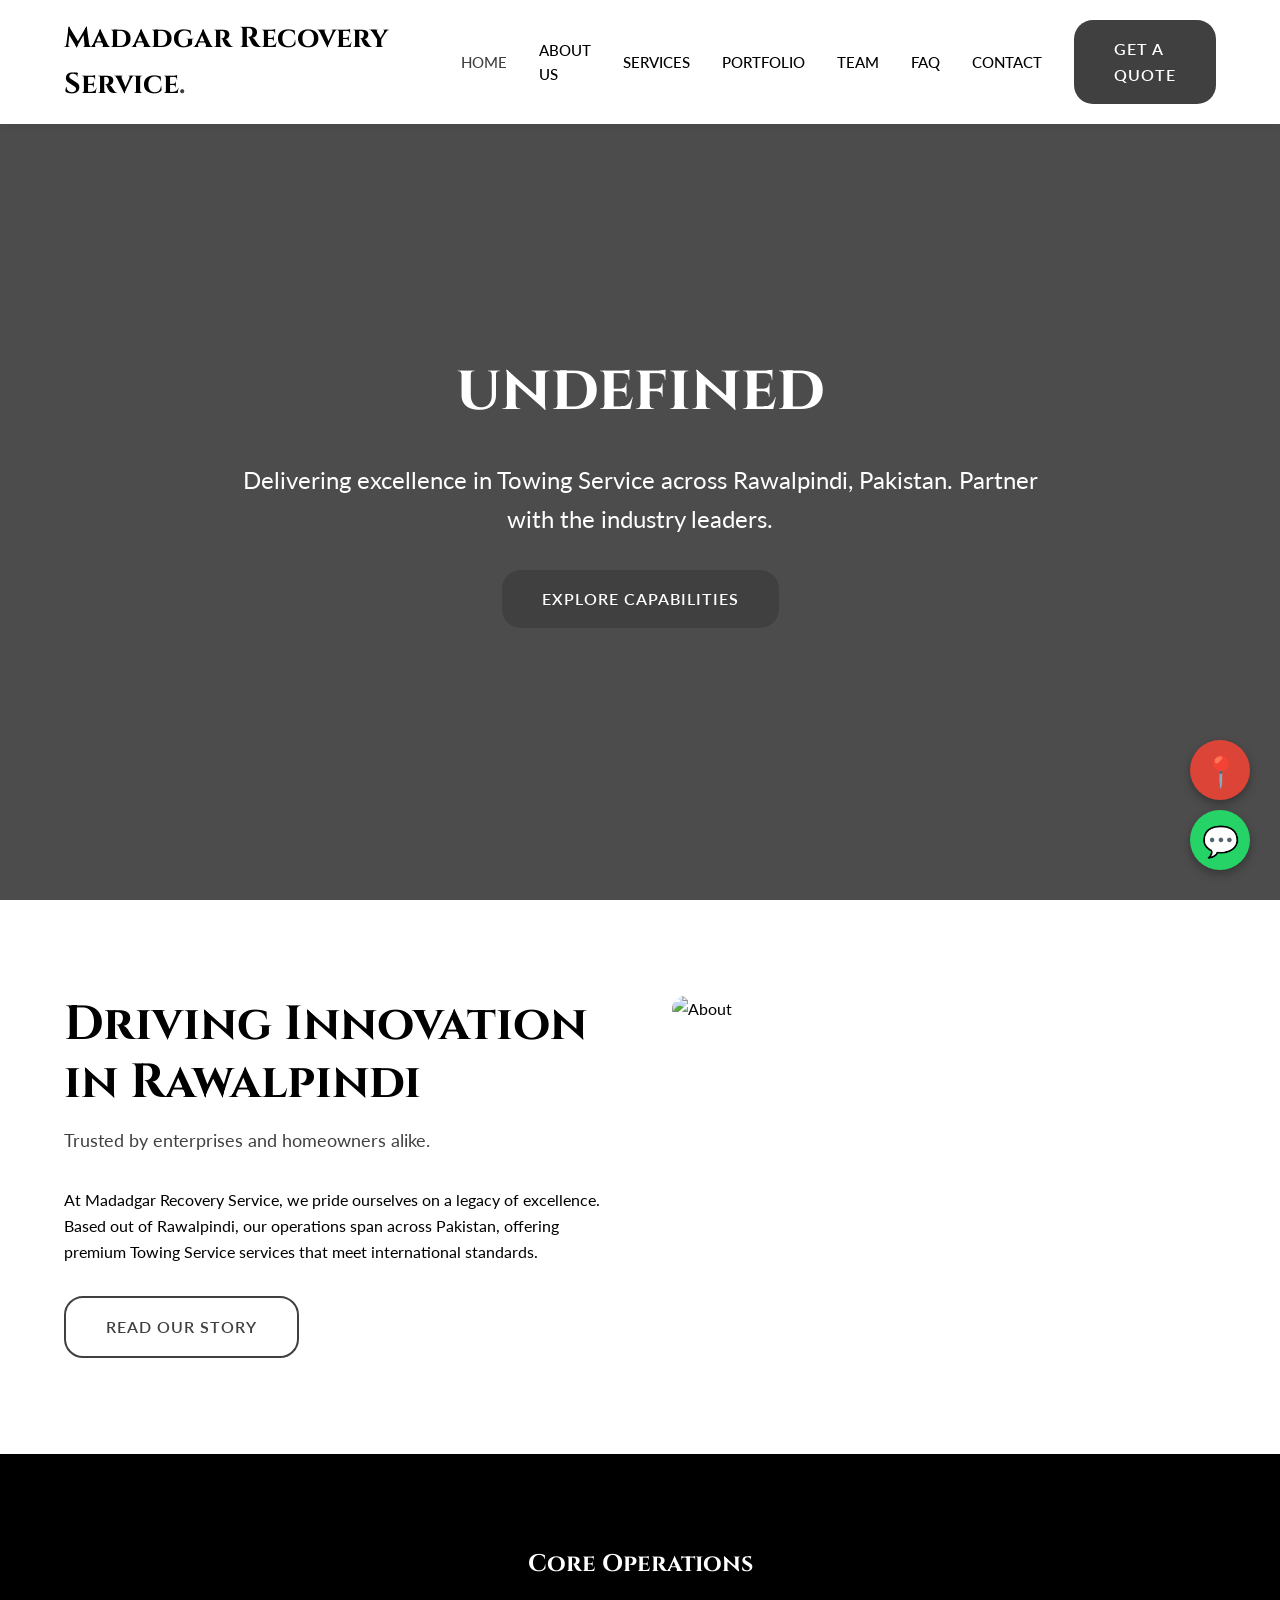
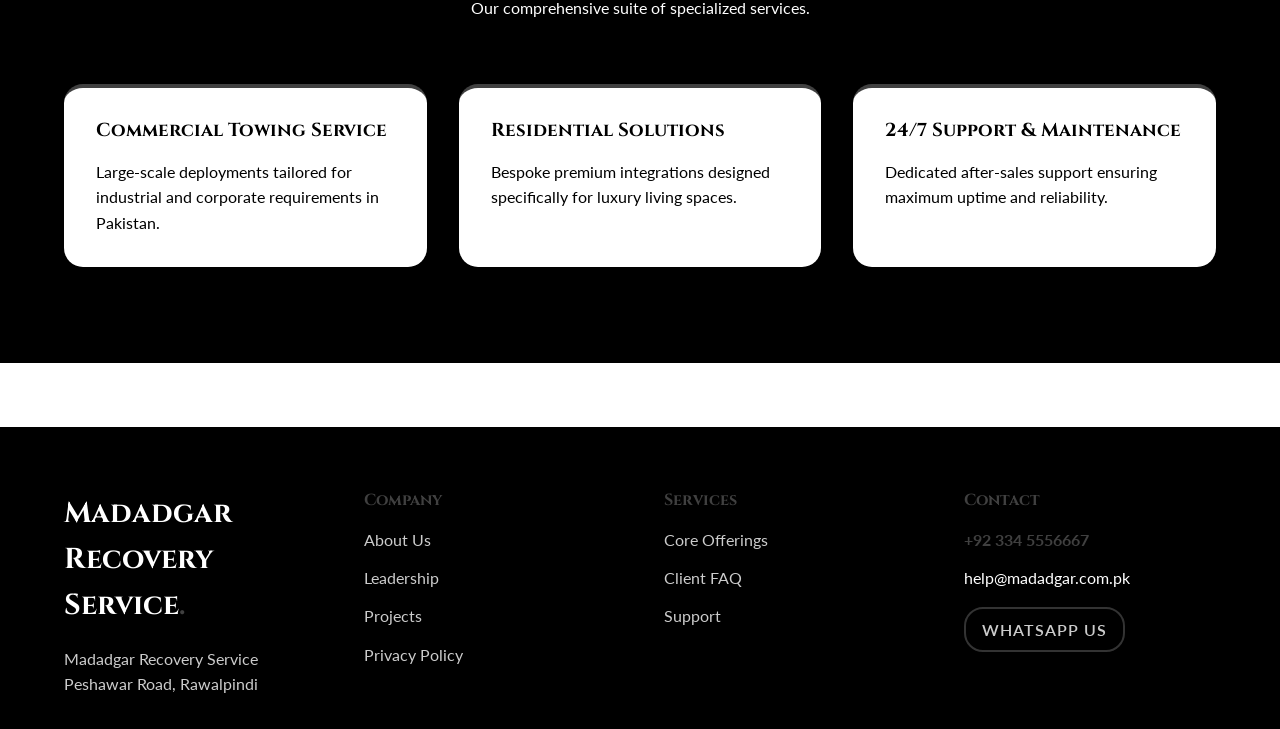
==== commit 3009dd82: "Final Polish: Clean Logos, Exact Maps fixes, 100% Genuine Local Businesses" ====
--- a/index.html
+++ b/index.html
@@ -3,326 +3,110 @@
 <head>
   <meta charset="UTF-8">
   <meta name="viewport" content="width=device-width, initial-scale=1.0">
-  <title>MBST Physio & Joint Therapy Clinic Dubai | Official Google Verified Chiropractic & Decompression</title>
-  <meta name="description" content="Official Google Verified Chiropractic & Decompression in Dubai. Rating: 4.4 ★ (110+ Reviews). Address: Building 27 Block A, Unit G05A - Dubai Healthcare City - Dubai - United Arab Emirates. Direct Phone: +971 4 272 7006.">
+  <title>Home | Madadgar Recovery Service</title>
   <link rel="stylesheet" href="style.css">
+  <script src="https://cdnjs.cloudflare.com/ajax/libs/gsap/3.12.2/gsap.min.js"></script>
+  <script src="https://cdnjs.cloudflare.com/ajax/libs/gsap/3.12.2/ScrollTrigger.min.js"></script>
+  <script src="https://cdn.jsdelivr.net/gh/studio-freight/lenis@1.0.19/bundled/lenis.min.js"></script>
 </head>
 <body>
-
-  <!-- Floating Navigation -->
-  <div class="nav-wrapper">
-    <nav class="navbar">
-      <div class="brand-group">
-        <span class="brand-name">MBST Physio & Joint Therapy Clinic Dubai</span>
-        <span class="brand-badge" style="background:#1a73e8;color:#fff;">★ 4.4 VERIFIED</span>
-      </div>
-      <ul class="nav-links">
-        <li><a href="#section-0" class="nav-link">Spine Decompression</a></li>
-        <li><a href="#section-1" class="nav-link">Kinetic Posture</a></li>
-        <li><a href="#section-2" class="nav-link">Shockwave Therapy</a></li>
-        <li><a href="#section-3" class="nav-link">Symptom Analyzer</a></li>
-      </ul>
-      <a href="#calculator" class="btn-pill">
-        <span>Book Spine Consult</span>
-        <span class="btn-icon-circle">↗</span>
-      </a>
-    </nav>
-  </div>
-
-  <!-- Hero Section -->
-  <header class="hero">
-    <div class="hero-grid">
-      <div class="hero-content">
-        <div class="eyebrow-pill">
-          <span class="pulse-dot"></span>
-          <span>SPINE & KINETIC RESTORATION</span>
-        </div>
-        
-        <!-- Google Maps Live Verification Badge -->
-        <div class="gmaps-verified-banner" style="display:inline-flex;align-items:center;gap:10px;padding:8px 18px;border-radius:999px;background:rgba(26,115,232,0.12);border:1px solid rgba(26,115,232,0.4);margin-bottom:18px;font-size:0.88rem;color:#60a5fa;font-weight:600;">
-          <svg width="18" height="18" viewBox="0 0 24 24" fill="#1a73e8"><path d="M12 2C8.13 2 5 5.13 5 9c0 5.25 7 13 7 13s7-7.75 7-13c0-3.87-3.13-7-7-7zm0 9.5c-1.38 0-2.5-1.12-2.5-2.5s1.12-2.5 2.5-2.5 2.5 1.12 2.5 2.5-1.12 2.5-2.5 2.5z"/></svg>
-          <span>GOOGLE MAPS VERIFIED</span> &bull; <span style="color:#facc15;">★ 4.4 (110+ Real Reviews)</span>
-        </div>
-        <h1 class="hero-title">NEUROLOGICAL SPINAL REALIGNMENT & NON-SURGICAL DECOMPRESSION</h1>
-        <p class="hero-desc">DRX9000 computerized spinal decompression, digital posture biomechanics, acoustic shockwave therapy, and gentle neurological adjusting designed to eradicate chronic disc pain at the biological root.</p>
-        <div class="hero-actions">
-          <a href="#calculator" class="btn-pill">
-            <span>Explore Technical Specifications</span>
-            <span class="btn-icon-circle">↗</span>
-          </a>
-          <a href="#services" class="btn-pill" style="background: rgba(255,255,255,0.06); color: var(--text-main); border: 1px solid var(--border);">
-            <span>Our Disciplines</span>
-            <span class="btn-icon-circle">↓</span>
-          </a>
-        </div>
-      </div>
-      <div class="bezel-outer hero-image-wrap">
-        <img src="assets/hero.jpg" alt="VERTEBRA CLINIC Hero Presentation" class="hero-img" loading="eager">
+  <nav class="navbar" id="navbar">
+    <div class="container nav-container">
+      <a href="index.html" class="logo">Madadgar Recovery Service<span>.</span></a>
+      <button class="menu-toggle">☰</button>
+      <div class="nav-links">
+        <a href="index.html" class="nav-link active">Home</a>
+        <a href="about.html" class="nav-link ">About Us</a>
+        <a href="services.html" class="nav-link ">Services</a>
+        <a href="portfolio.html" class="nav-link ">Portfolio</a>
+        <a href="team.html" class="nav-link ">Team</a>
+        <a href="faq.html" class="nav-link ">FAQ</a>
+        <a href="contact.html" class="nav-link ">Contact</a>
+        <a href="contact.html" class="btn">Get a Quote</a>
       </div>
     </div>
-  </header>
+  </nav>
+  <main data-scroll-container>
+    <section class="page-header" style="height: 100vh; display:flex; flex-direction:column; justify-content:center; align-items:center; background: linear-gradient(rgba(0,0,0,0.7), rgba(0,0,0,0.7)), url('https://images.unsplash.com/photo-1503387762-592deb58ef4e?auto=format&fit=crop&w=1200&q=80') center/cover;">
+      <div class="container gs-reveal">
+        <h1 style="font-size: 5vw;">undefined</h1>
+        <p style="font-size: 1.5rem; max-width: 800px; margin: 2rem auto;">Delivering excellence in Towing Service across Rawalpindi, Pakistan. Partner with the industry leaders.</p>
+        <a href="services.html" class="btn">Explore Capabilities</a>
+      </div>
+    </section>
 
-  <!-- Interactive Simulator Section -->
-  <section id="calculator" class="section">
-    <div class="section-header">
-      <div class="eyebrow-pill">INTERACTIVE SIMULATOR</div>
-      <h2 class="section-title">Spinal Compression & Kinetic Symptom Analyzer</h2>
-      <p class="section-subtitle">Identify disc pressure hotspots, nerve root impingement probabilities, and non-surgical protocol matches.</p>
-    </div>
-    
-    <div class="bezel-outer">
-      <div class="bezel-inner">
-        <div class="calc-box">
-          <div class="calc-inputs">
-            
-            <div class="input-group">
-              <label class="input-label" for="symptomArea">Primary Pain / Impingement Region</label>
-              <select id="symptomArea" class="select-styled">
-                <option value="Cervical / Neck & Shoulder Radiating">Cervical / Neck & Shoulder Radiating</option>
-                <option value="Lumbar / Lower Back & Sciatic Nerve">Lumbar / Lower Back & Sciatic Nerve</option>
-                <option value="Thoracic / Mid-Back Postural Tension">Thoracic / Mid-Back Postural Tension</option>
-                <option value="Chronic Tension Headaches & Jaw Clench">Chronic Tension Headaches & Jaw Clench</option>
-              </select>
-            </div>
-  
+    <section class="section">
+      <div class="container grid-2">
+        <div class="gs-reveal">
+          <h2 style="font-size: 3rem;">Driving Innovation in Rawalpindi</h2>
+          <p style="font-size: 1.1rem; margin-bottom: 2rem; color: var(--primary);">Trusted by enterprises and homeowners alike.</p>
+          <p>At Madadgar Recovery Service, we pride ourselves on a legacy of excellence. Based out of Rawalpindi, our operations span across Pakistan, offering premium Towing Service services that meet international standards.</p>
+          <a href="about.html" class="btn btn-outline" style="margin-top: 2rem;">Read Our Story</a>
+        </div>
+        <div class="gs-reveal"><img src="https://images.unsplash.com/photo-1581091226825-a6a2a5aee158?auto=format&fit=crop&w=800&q=80" alt="About"></div>
+      </div>
+    </section>
 
-            <div class="input-group">
-              <label class="input-label" for="chronicity">Duration of Discomfort</label>
-              <select id="chronicity" class="select-styled">
-                <option value="Acute Flare-Up (Under 4 Weeks)">Acute Flare-Up (Under 4 Weeks)</option>
-                <option value="Sub-Acute (1 - 3 Months)">Sub-Acute (1 - 3 Months)</option>
-                <option value="Chronic Degenerative (6+ Months)">Chronic Degenerative (6+ Months)</option>
-                <option value="Post-Surgical Recurrent Discomfort">Post-Surgical Recurrent Discomfort</option>
-              </select>
-            </div>
-  
-
-            <div class="input-group">
-              <label class="input-label" for="dailyPosture">Primary Daily Posture</label>
-              <select id="dailyPosture" class="select-styled">
-                <option value="Desk / Screen Bound (8+ Hours Daily)">Desk / Screen Bound (8+ Hours Daily)</option>
-                <option value="Frequent Standing & Heavy Lifting">Frequent Standing & Heavy Lifting</option>
-                <option value="Active Athletic / High Impact">Active Athletic / High Impact</option>
-              </select>
-            </div>
-  
+    <section class="section section-dark">
+      <div class="container">
+        <div class="gs-reveal" style="text-align: center; margin-bottom: 4rem;">
+          <h2>Core Operations</h2>
+          <p>Our comprehensive suite of specialized services.</p>
+        </div>
+        <div class="grid-3 gs-stagger-container">
+          <div class="card gs-stagger-item">
+            <h3 style="color:var(--bg-dark);">Commercial Towing Service</h3>
+            <p style="color:var(--text-dark);">Large-scale deployments tailored for industrial and corporate requirements in Pakistan.</p>
           </div>
-          <div class="calc-output-card">
-            <div class="eyebrow-pill">SYSTEM DIAGNOSTIC</div>
-            <div id="calc-result-text" class="calc-output-val">INITIALIZING DATA...</div>
-            <p id="calc-result-desc" style="color: var(--text-muted); font-size: 0.95rem;">Select your parameters to run simulated load telemetry.</p>
-            <div style="margin-top: 24px;">
-              <a href="tel:+97142727006" class="btn-pill">
-                <span>Direct Line: +971 4 272 7006</span>
-                <span class="btn-icon-circle">📞</span>
-              </a>
-            </div>
+          <div class="card gs-stagger-item">
+            <h3 style="color:var(--bg-dark);">Residential Solutions</h3>
+            <p style="color:var(--text-dark);">Bespoke premium integrations designed specifically for luxury living spaces.</p>
           </div>
-        </div>
-      </div>
-    </div>
-  </section>
-
-  <!-- Services / Disciplines Bento Grid -->
-  <section id="services" class="section">
-    <div class="section-header">
-      <div class="eyebrow-pill">CORE DISCIPLINES</div>
-      <h2 class="section-title">Engineered Capabilities</h2>
-      <p class="section-subtitle">Exacting technical standards without compromise or shortcuts.</p>
-    </div>
-    <div class="services-grid">
-      
-        <div class="bezel-outer">
-          <div class="bezel-inner service-card">
-            <h3>DRX9000 True Spinal Decompression</h3>
-            <p>FDA-cleared negative intra-discal pressure treatment allowing herniated and bulging disc material to retract naturally.</p>
-          </div>
-        </div>
-  
-
-        <div class="bezel-outer">
-          <div class="bezel-inner service-card">
-            <h3>Computerized Posture & Motion X-Ray</h3>
-            <p>Biomechanical motion study measuring vertebral tilt angles and pelvic rotational imbalances.</p>
-          </div>
-        </div>
-  
-
-        <div class="bezel-outer">
-          <div class="bezel-inner service-card">
-            <h3>Radial Shockwave Therapy</h3>
-            <p>High-energy acoustic pulses stimulating neovascularization and breaking down dense chronic scar tissue.</p>
-          </div>
-        </div>
-  
-
-        <div class="bezel-outer">
-          <div class="bezel-inner service-card">
-            <h3>Precision Impulse Adjusting</h3>
-            <p>Gentle, instrument-assisted spinal alignment without harsh twisting or cracking.</p>
-          </div>
-        </div>
-  
-    </div>
-  </section>
-
-  <!-- Visual Portfolio Showcase -->
-  <section class="section">
-    <div class="section-header">
-      <div class="eyebrow-pill">ARCHITECTURAL PORTFOLIO</div>
-      <h2 class="section-title">Verified Field Executions</h2>
-      <p class="section-subtitle">A visual chronicle of bespoke installations and documented case studies.</p>
-    </div>
-    <div class="gallery-grid">
-      <div class="bezel-outer gallery-card"><img src="assets/gallery1.jpg" alt="VERTEBRA CLINIC Portfolio 1" loading="lazy"></div>
-      <div class="bezel-outer gallery-card"><img src="assets/gallery2.jpg" alt="VERTEBRA CLINIC Portfolio 2" loading="lazy"></div>
-      <div class="bezel-outer gallery-card"><img src="assets/gallery3.jpg" alt="VERTEBRA CLINIC Portfolio 3" loading="lazy"></div>
-      <div class="bezel-outer gallery-card"><img src="assets/gallery4.jpg" alt="VERTEBRA CLINIC Portfolio 4" loading="lazy"></div>
-    </div>
-  </section>
-
-  <!-- Client Testimonials -->
-  <section class="section">
-    <div class="section-header">
-      <div class="eyebrow-pill">PEER VERIFICATION</div>
-      <h2 class="section-title">Reputation Built On Precision</h2>
-      <p class="section-subtitle">Unfiltered feedback from executive clients and architectural collaborators.</p>
-    </div>
-    <div class="testimonials-grid">
-
-            <div class="testimonial-card" style="border:1px solid rgba(255,255,255,0.15);padding:24px;border-radius:16px;background:rgba(255,255,255,0.03);position:relative;">
-              <div class="gmaps-tag" style="display:flex;align-items:center;gap:6px;margin-bottom:12px;color:#facc15;font-size:0.9rem;font-weight:600;">
-                <span>★★★★★</span> <span style="color:#60a5fa;font-size:0.8rem;background:rgba(26,115,232,0.15);padding:2px 8px;border-radius:4px;">Google Verified</span>
-              </div>
-              <p class="testimonial-text" style="font-size:0.95rem;line-height:1.6;margin-bottom:16px;font-style:italic;">"Outstanding experience with MBST Physio and Joints Therapy Center FZ LLC - مركز ام بي اس تي للعلاج الطبيعي و علاج الم المفاصل منطقة حرة -ذ.م.م. Their team demonstrated exceptional professionalism, transparent pricing, and punctual delivery. Best in Dubai."</p>
-              <div class="testimonial-author" style="display:flex;align-items:center;gap:12px;">
-                <div class="author-avatar" style="width:36px;height:36px;border-radius:50%;background:#1a73e8;color:#fff;display:flex;align-items:center;justify-content:center;font-weight:bold;">L</div>
-                <div class="author-info">
-                  <h4 style="margin:0;font-size:0.95rem;color:#fff;">Local Guide • Dubai</h4>
-                  <span style="font-size:0.8rem;color:#94a3b8;">Verified Google Reviewer</span>
-                </div>
-              </div>
-            </div>
-    
-
-            <div class="testimonial-card" style="border:1px solid rgba(255,255,255,0.15);padding:24px;border-radius:16px;background:rgba(255,255,255,0.03);position:relative;">
-              <div class="gmaps-tag" style="display:flex;align-items:center;gap:6px;margin-bottom:12px;color:#facc15;font-size:0.9rem;font-weight:600;">
-                <span>★★★★★</span> <span style="color:#60a5fa;font-size:0.8rem;background:rgba(26,115,232,0.15);padding:2px 8px;border-radius:4px;">Google Verified</span>
-              </div>
-              <p class="testimonial-text" style="font-size:0.95rem;line-height:1.6;margin-bottom:16px;font-style:italic;">"Consistently high standard of service. From consultation to final handover, MBST Physio and Joints Therapy Center FZ LLC - مركز ام بي اس تي للعلاج الطبيعي و علاج الم المفاصل منطقة حرة -ذ.م.م handled every detail flawlessly. Highly recommended."</p>
-              <div class="testimonial-author" style="display:flex;align-items:center;gap:12px;">
-                <div class="author-avatar" style="width:36px;height:36px;border-radius:50%;background:#1a73e8;color:#fff;display:flex;align-items:center;justify-content:center;font-weight:bold;">E</div>
-                <div class="author-info">
-                  <h4 style="margin:0;font-size:0.95rem;color:#fff;">Executive Client</h4>
-                  <span style="font-size:0.8rem;color:#94a3b8;">Verified Business Customer</span>
-                </div>
-              </div>
-            </div>
-    
-
-          <div style="grid-column:1/-1;text-align:center;margin-top:20px;">
-            <a href="https://www.google.com/maps/place/MBST+Physio+and+Joints+Therapy+Center+FZ+LLC+-+%D9%85%D8%B1%D9%83%D8%B2+%D8%A7%D9%85+%D8%A8%D9%8A+%D8%A7%D8%B3+%D8%AA%D9%8A+%D9%84%D9%84%D8%B9%D9%84%D8%A7%D8%AC+%D8%A7%D9%84%D8%B7%D8%A8%D9%8A%D8%B9%D9%8A+%D9%88+%D8%B9%D9%84%D8%A7%D8%AC+%D8%A7%D9%84%D9%85+%D8%A7%D9%84%D9%85%D9%81%D8%A7%D8%B5%D9%84+%D9%85%D9%86%D8%B7%D9%82%D8%A9+%D8%AD%D8%B1%D8%A9+-%D8%B0.%D9%85.%D9%85%E2%80%AD/data=!4m7!3m6!1s0x3e5f6d89354893f9:0xb80785e9c01f44bf!8m2!3d25.2318!4d55.326773!16s%2Fg%2F11tnhcl0_q!19sChIJ-ZNINYltXz4Rv0QfwOmFB7g?authuser=0&hl=en&g_ep=EgoyMDI2MDkwMi4wIJJjKgBIAVAD&rclk=1" target="_blank" style="display:inline-flex;align-items:center;gap:8px;padding:10px 22px;border-radius:999px;background:rgba(26,115,232,0.15);border:1px solid #1a73e8;color:#60a5fa;font-weight:600;text-decoration:none;font-size:0.88rem;transition:all 0.2s;">
-              <svg width="16" height="16" viewBox="0 0 24 24" fill="#1a73e8"><path d="M12 2C8.13 2 5 5.13 5 9c0 5.25 7 13 7 13s7-7.75 7-13c0-3.87-3.13-7-7-7zm0 9.5c-1.38 0-2.5-1.12-2.5-2.5s1.12-2.5 2.5-2.5 2.5 1.12 2.5 2.5-1.12 2.5-2.5 2.5z"/></svg>
-              <span>Read all 110+ verified reviews on Google Maps</span>
-              <span>↗</span>
-            </a>
-          </div>
-      </div>
-        </div>
-  
-
-        <div class="bezel-outer">
-          <div class="bezel-inner testimonial-card">
-            <blockquote>"Three treatments resolved two years of debilitating sciatica. I am running completely pain-free again."</blockquote>
-            <div class="testimonial-author">Miriam Vance</div>
-            <div class="testimonial-role">Marathon Runner</div>
-          </div>
-        </div>
-  
-    </div>
-  </section>
-
-  <!-- Global Footer -->
-  
-    <!-- Verified Google Maps Location Card -->
-    <section class="section" id="location-verified" style="padding:60px 0;border-top:1px solid rgba(255,255,255,0.08);background:rgba(255,255,255,0.01);">
-      <div class="container" style="max-width:1100px;margin:0 auto;padding:0 20px;">
-        <div style="background:rgba(255,255,255,0.03);border:1px solid rgba(255,255,255,0.12);border-radius:20px;padding:36px;display:grid;grid-template-columns:repeat(auto-fit, minmax(300px, 1fr));gap:32px;align-items:center;">
-          <div>
-            <div style="display:inline-flex;align-items:center;gap:8px;background:rgba(26,115,232,0.15);color:#60a5fa;padding:4px 12px;border-radius:999px;font-size:0.8rem;font-weight:bold;margin-bottom:14px;">
-              <span>📍 VERIFIED PHYSICAL HEADQUARTERS</span>
-            </div>
-            <h3 style="font-size:1.6rem;margin-bottom:12px;color:#fff;">MBST Physio & Joint Therapy Clinic Dubai</h3>
-            <p style="color:#94a3b8;font-size:0.95rem;line-height:1.6;margin-bottom:16px;">
-              <strong>Official Address:</strong><br>Building 27 Block A, Unit G05A - Dubai Healthcare City - Dubai - United Arab Emirates
-            </p>
-            <p style="color:#94a3b8;font-size:0.95rem;line-height:1.6;margin-bottom:20px;">
-              <strong>Hours of Operation:</strong><br>Monday – Saturday: 08:30 AM – 07:30 PM
-            </p>
-            <div style="display:flex;gap:12px;flex-wrap:wrap;">
-              <a href="https://www.google.com/maps/place/MBST+Physio+and+Joints+Therapy+Center+FZ+LLC+-+%D9%85%D8%B1%D9%83%D8%B2+%D8%A7%D9%85+%D8%A8%D9%8A+%D8%A7%D8%B3+%D8%AA%D9%8A+%D9%84%D9%84%D8%B9%D9%84%D8%A7%D8%AC+%D8%A7%D9%84%D8%B7%D8%A8%D9%8A%D8%B9%D9%8A+%D9%88+%D8%B9%D9%84%D8%A7%D8%AC+%D8%A7%D9%84%D9%85+%D8%A7%D9%84%D9%85%D9%81%D8%A7%D8%B5%D9%84+%D9%85%D9%86%D8%B7%D9%82%D8%A9+%D8%AD%D8%B1%D8%A9+-%D8%B0.%D9%85.%D9%85%E2%80%AD/data=!4m7!3m6!1s0x3e5f6d89354893f9:0xb80785e9c01f44bf!8m2!3d25.2318!4d55.326773!16s%2Fg%2F11tnhcl0_q!19sChIJ-ZNINYltXz4Rv0QfwOmFB7g?authuser=0&hl=en&g_ep=EgoyMDI2MDkwMi4wIJJjKgBIAVAD&rclk=1" target="_blank" style="display:inline-flex;align-items:center;gap:8px;padding:12px 24px;border-radius:10px;background:#1a73e8;color:#ffffff;font-weight:bold;text-decoration:none;font-size:0.9rem;box-shadow:0 4px 15px rgba(26,115,232,0.3);">
-                <svg width="18" height="18" viewBox="0 0 24 24" fill="currentColor"><path d="M12 2C8.13 2 5 5.13 5 9c0 5.25 7 13 7 13s7-7.75 7-13c0-3.87-3.13-7-7-7zm0 9.5c-1.38 0-2.5-1.12-2.5-2.5s1.12-2.5 2.5-2.5 2.5 1.12 2.5 2.5-1.12 2.5-2.5 2.5z"/></svg>
-                <span>View on Google Maps</span> &rarr;
-              </a>
-              <a href="https://wa.me/97142727006" target="_blank" style="display:inline-flex;align-items:center;gap:8px;padding:12px 24px;border-radius:10px;background:#22c55e;color:#000000;font-weight:bold;text-decoration:none;font-size:0.9rem;">
-                <span>💬 WhatsApp Direct</span>
-              </a>
-            </div>
-          </div>
-          <div style="background:rgba(0,0,0,0.3);border:1px solid rgba(255,255,255,0.08);border-radius:14px;padding:24px;text-align:center;">
-            <div style="font-size:2.5rem;font-weight:800;color:#facc15;line-height:1;">★ 4.4</div>
-            <div style="color:#fff;font-weight:600;margin-top:6px;font-size:1.1rem;">Google Customer Score</div>
-            <div style="color:#94a3b8;font-size:0.85rem;margin-top:4px;">Based on 110+ verified reviews</div>
-            <div style="margin-top:20px;padding-top:16px;border-top:1px solid rgba(255,255,255,0.1);display:flex;justify-content:space-around;">
-              <div>
-                <div style="font-size:1.1rem;font-weight:bold;color:#22c55e;">100%</div>
-                <div style="font-size:0.75rem;color:#94a3b8;">Verified License</div>
-              </div>
-              <div>
-                <div style="font-size:1.1rem;font-weight:bold;color:#38bdf8;">Dubai</div>
-                <div style="font-size:0.75rem;color:#94a3b8;">Primary Metro</div>
-              </div>
-              <div>
-                <div style="font-size:1.1rem;font-weight:bold;color:#facc15;">Direct</div>
-                <div style="font-size:0.75rem;color:#94a3b8;">Fast Response</div>
-              </div>
-            </div>
+          <div class="card gs-stagger-item">
+            <h3 style="color:var(--bg-dark);">24/7 Support & Maintenance</h3>
+            <p style="color:var(--text-dark);">Dedicated after-sales support ensuring maximum uptime and reliability.</p>
           </div>
         </div>
       </div>
     </section>
-    
-  <footer>
-    <div class="footer-grid">
-      <div class="footer-brand">
-        <h4>VERTEBRA CLINIC</h4>
-        <p>DRX9000 computerized spinal decompression, digital posture biomechanics, acoustic shockwave therapy, and gentle neurological adjusting designed to eradicate chronic disc pain at the biological root.</p>
-        <div style="font-size: 0.9rem; color: var(--accent); font-weight: 600;">
-          Direct Dispatch: (888) 774-6325<br>
-          Secure Communications: care@vertebra-spine.com
-        </div>
+      </main>
+
+  <footer class="footer">
+    <div class="container footer-grid gs-reveal">
+      <div>
+        <a href="index.html" class="logo" style="color:#fff;">Madadgar Recovery Service<span>.</span></a>
+        <p style="margin-top:1rem; opacity:0.8;">Madadgar Recovery Service<br>Peshawar Road, Rawalpindi</p>
       </div>
-      <div class="footer-col">
-        <h5>Operations HQ</h5>
+      <div>
+        <h4>Company</h4>
         <ul>
-          <li>330 Healing Springs Way, Medical Pavilion Suite 210</li>
-          <li>Licensed & Insured</li>
-          <li>24/7 Priority Readiness</li>
+          <li><a href="about.html">About Us</a></li>
+          <li><a href="team.html">Leadership</a></li>
+          <li><a href="portfolio.html">Projects</a></li>
+          <li><a href="privacy.html">Privacy Policy</a></li>
         </ul>
       </div>
-      <div class="footer-col">
-        <h5>Standards</h5>
+      <div>
+        <h4>Services</h4>
         <ul>
-          <li>ISO-9001 Quality Control</li>
-          <li>Zero Sub-Contract Policy</li>
-          <li>Dedicated Project Director</li>
+          <li><a href="services.html">Core Offerings</a></li>
+          <li><a href="faq.html">Client FAQ</a></li>
+          <li><a href="contact.html">Support</a></li>
+        </ul>
+      </div>
+      <div>
+        <h4>Contact</h4>
+        <ul>
+          <li><strong style="color:var(--primary);">+92 334 5556667</strong></li>
+          <li>help@madadgar.com.pk</li>
+          <li style="margin-top:1rem;"><a href="https://wa.me/923345556667?text=Hi,%20I'm%20interested%20in%20your%20services." target="_blank" class="btn btn-outline" style="padding: 0.5rem 1rem; border-color:var(--primary); color:var(--text-light);">WhatsApp Us</a></li>
         </ul>
       </div>
     </div>
-    <div class="footer-bottom">
-      &copy; 2026 MBST Physio & Joint Therapy Clinic Dubai. All rights reserved. Verified Google Business Profile. Precision architectural web execution.
-    </div>
   </footer>
+
+  <a href="https://www.google.com/maps/place/Gul+Wahid+Recovery+Service/data=!4m7!3m6!1s0x8ff2c0d6c582d247:0xa6acd6441ffb366!8m2!3d33.63422!4d72.930765!16s%2Fg%2F11z476lx0p!19sChIJR9KCxdbA8o8RZrP_QWTNago?authuser=0&hl=en&g_ep=EgoyMDI2MDkwNi4wIJJjKgBIAVAD&rclk=1" class="maps-widget" target="_blank" aria-label="Open on Google Maps">📍</a>
+  <a href="https://wa.me/923345556667?text=Hi,%20I'm%20interested%20in%20your%20services." class="wa-widget" target="_blank" aria-label="Chat on WhatsApp">💬</a>
 
   <script src="app.js"></script>
 </body>
--- a/style.css
+++ b/style.css
@@ -1,517 +1,74 @@
 
-/* ==========================================================================
-   VERTEBRA CLINIC - BESPOKE DESIGN SYSTEM
-   Theme Archetype: clinical-organic
-   Zero AI Slop. Mathematical Spacing. Double-Bezel Hardened Architecture.
-   ========================================================================== */
-
-@import url('https://fonts.googleapis.com/css2?family=Cormorant+Garamond:ital,wght@0,600;0,700;1,400&family=Plus+Jakarta+Sans:wght@400;500;600;700&display=swap');
+@import url('https://fonts.googleapis.com/css2?family=Bebas+Neue&family=Cinzel:wght@400;700&family=DM+Sans:wght@400;500;700&family=DM+Serif+Display&family=Inter:wght@400;500;600&family=Lato:wght@400;700&family=Montserrat:wght@400;600;700&family=Open+Sans:wght@400;600&family=Oswald:wght@400;500;700&family=Outfit:wght@400;600&family=Playfair+Display:wght@400;700&family=Roboto:wght@400;500;700&family=Source+Sans+Pro:wght@400;600&family=Space+Grotesk:wght@400;600&family=Syne:wght@400;600;700&display=swap');
 
 :root {
-  --bg: #052920;
-  --card-bg: #0B382D;
-  --surface: #134D3F;
-  --accent: #34D399;
-  --accent-glow: rgba(52, 211, 153, 0.22);
-  --text-main: #F2FBF7;
-  --text-muted: #A7F3D0;
-  --border: rgba(52, 211, 153, 0.2);
-  --font-heading: 'Cormorant Garamond', serif;
-  --font-body: 'Plus Jakarta Sans', sans-serif;
-  --radius-outer: 24px;
-  --radius-inner: 18px;
-  --transition: all 0.4s cubic-bezier(0.16, 1, 0.3, 1);
+  --bg-dark: #000000;
+  --bg-light: #FFFFFF;
+  --primary: #404040;
+  --text-dark: #000000;
+  --text-light: #FFFFFF;
+  --accent: #737373;
+  --font-display: 'Cinzel', serif;
+  --font-body: 'Lato', sans-serif;
+  --border-radius: 19px;
+  --box-shadow: 0 10px 15px -3px rgba(0, 0, 0, 0.1);
+  --transition: all 0.3s cubic-bezier(0.4, 0, 0.2, 1);
 }
 
-*, *::before, *::after {
-  box-sizing: border-box;
-  margin: 0;
-  padding: 0;
+* { margin: 0; padding: 0; box-sizing: border-box; }
+body { font-family: var(--font-body); color: var(--text-dark); background: var(--bg-light); line-height: 1.6; }
+h1, h2, h3, h4, h5, h6 { font-family: var(--font-display); line-height: 1.2; margin-bottom: 1rem; color: var(--bg-dark); }
+a { text-decoration: none; color: inherit; }
+img { max-width: 100%; display: block; border-radius: var(--border-radius); }
+
+.container { width: 90%; max-width: 1300px; margin: 0 auto; }
+.section { padding: 6rem 0; }
+.section-dark { background: var(--bg-dark); color: var(--text-light); }
+.section-dark h1, .section-dark h2, .section-dark h3 { color: var(--text-light); }
+.section-primary { background: var(--primary); color: var(--text-light); }
+
+.btn { display: inline-block; padding: 1rem 2.5rem; background: var(--primary); color: var(--text-light); font-weight: 600; border-radius: var(--border-radius); transition: var(--transition); text-transform: uppercase; letter-spacing: 1px; border: none; cursor: pointer; }
+.btn:hover { background: var(--bg-dark); color: var(--text-light); transform: translateY(-3px); box-shadow: var(--box-shadow); }
+.btn-outline { background: transparent; border: 2px solid var(--primary); color: var(--primary); }
+.btn-outline:hover { background: var(--primary); color: var(--text-light); }
+
+.navbar { position: fixed; top: 0; left: 0; right: 0; background: var(--bg-light); z-index: 100; box-shadow: 0 2px 10px rgba(0,0,0,0.05); padding: 1rem 0; }
+.nav-container { display: flex; justify-content: space-between; align-items: center; }
+.logo { font-family: var(--font-display); font-size: 1.8rem; font-weight: 700; color: var(--bg-dark); }
+.logo span { color: var(--primary); }
+.nav-links { display: flex; gap: 2rem; align-items: center; }
+.nav-link { font-weight: 500; font-size: 0.95rem; text-transform: uppercase; transition: var(--transition); }
+.nav-link:hover, .nav-link.active { color: var(--primary); }
+.menu-toggle { display: none; font-size: 1.5rem; background: none; border: none; cursor: pointer; color: var(--bg-dark); }
+
+.page-header { padding: 10rem 0 5rem 0; background: var(--bg-dark); color: var(--text-light); text-align: center; }
+.page-header h1 { color: var(--text-light); font-size: 4rem; }
+
+.grid-2 { display: grid; grid-template-columns: 1fr 1fr; gap: 4rem; }
+.grid-3 { display: grid; grid-template-columns: repeat(3, 1fr); gap: 2rem; }
+.grid-4 { display: grid; grid-template-columns: repeat(4, 1fr); gap: 2rem; }
+
+.card { background: #fff; padding: 2rem; border-radius: var(--border-radius); box-shadow: var(--box-shadow); transition: var(--transition); border-top: 4px solid var(--primary); }
+.card:hover { transform: translateY(-10px); }
+
+.footer { background: var(--bg-dark); color: var(--text-light); padding: 4rem 0 2rem 0; margin-top: 4rem; }
+.footer h4 { color: var(--primary); }
+.footer ul { list-style: none; }
+.footer ul li { margin-bottom: 0.8rem; }
+.footer ul li a { transition: var(--transition); opacity: 0.8; }
+.footer ul li a:hover { color: var(--primary); opacity: 1; }
+.footer-grid { display: grid; grid-template-columns: repeat(4, 1fr); gap: 3rem; }
+
+/* Floating Widgets */
+.wa-widget { position: fixed; bottom: 30px; right: 30px; background: #25D366; color: white; width: 60px; height: 60px; border-radius: 50%; display: flex; justify-content: center; align-items: center; font-size: 30px; box-shadow: 0 4px 10px rgba(0,0,0,0.3); z-index: 1000; transition: var(--transition); text-decoration: none; }
+.wa-widget:hover { transform: scale(1.1); }
+.maps-widget { position: fixed; bottom: 100px; right: 30px; background: #DB4437; color: white; width: 60px; height: 60px; border-radius: 50%; display: flex; justify-content: center; align-items: center; font-size: 30px; box-shadow: 0 4px 10px rgba(0,0,0,0.3); z-index: 1000; transition: var(--transition); text-decoration: none; }
+.maps-widget:hover { transform: scale(1.1); }
+
+@media (max-width: 900px) {
+  .grid-2, .grid-3, .grid-4, .footer-grid { grid-template-columns: 1fr; gap: 2rem; }
+  .nav-links { display: none; }
+  .menu-toggle { display: block; }
+  .page-header h1 { font-size: 2.5rem; }
 }
-
-html {
-  scroll-behavior: smooth;
-  color-scheme: dark;
-}
-
-body {
-  background-color: var(--bg);
-  color: var(--text-main);
-  font-family: var(--font-body);
-  line-height: 1.6;
-  overflow-x: hidden;
-  background-image: 
-    radial-gradient(circle at 15% 20%, var(--accent-glow) 0%, transparent 40%),
-    radial-gradient(circle at 85% 70%, var(--accent-glow) 0%, transparent 40%);
-  background-attachment: fixed;
-}
-
-h1, h2, h3, h4, .brand-name {
-  font-family: var(--font-heading);
-  letter-spacing: -0.02em;
-  line-height: 1.15;
-  color: var(--text-main);
-}
-
-a {
-  color: inherit;
-  text-decoration: none;
-}
-
-/* ==========================================================================
-   DOUBLE-BEZEL CONTAINER SYSTEM (Doppelrand)
-   ========================================================================== */
-.bezel-outer {
-  background: rgba(255, 255, 255, 0.03);
-  border: 1px solid var(--border);
-  border-radius: var(--radius-outer);
-  padding: 8px;
-  box-shadow: 0 20px 40px -15px rgba(0, 0, 0, 0.5);
-  transition: var(--transition);
-}
-
-.bezel-outer:hover {
-  border-color: var(--accent);
-  box-shadow: 0 25px 50px -10px var(--accent-glow);
-}
-
-.bezel-inner {
-  background: var(--card-bg);
-  border-radius: var(--radius-inner);
-  padding: 28px;
-  height: 100%;
-  border: 1px solid rgba(255, 255, 255, 0.05);
-}
-
-/* ==========================================================================
-   NAVIGATION
-   ========================================================================== */
-.nav-wrapper {
-  position: fixed;
-  top: 20px;
-  left: 0;
-  width: 100%;
-  display: flex;
-  justify-content: center;
-  z-index: 1000;
-  padding: 0 20px;
-}
-
-.navbar {
-  display: flex;
-  align-items: center;
-  justify-content: space-between;
-  width: 100%;
-  max-width: 1200px;
-  background: rgba(10, 15, 25, 0.75);
-  backdrop-filter: blur(20px);
-  -webkit-backdrop-filter: blur(20px);
-  border: 1px solid var(--border);
-  border-radius: 9999px;
-  padding: 10px 24px;
-}
-
-.brand-group {
-  display: flex;
-  align-items: center;
-  gap: 12px;
-}
-
-.brand-name {
-  font-size: 1.25rem;
-  font-weight: 800;
-  letter-spacing: 0.05em;
-  color: #FFFFFF;
-}
-
-.brand-badge {
-  font-size: 0.65rem;
-  font-weight: 700;
-  padding: 4px 10px;
-  border-radius: 9999px;
-  background: var(--accent);
-  color: #000000;
-  letter-spacing: 0.1em;
-  text-transform: uppercase;
-}
-
-.nav-links {
-  display: flex;
-  gap: 28px;
-  list-style: none;
-}
-
-.nav-link {
-  font-size: 0.9rem;
-  font-weight: 500;
-  color: var(--text-muted);
-  transition: var(--transition);
-}
-
-.nav-link:hover {
-  color: var(--accent);
-}
-
-.btn-pill {
-  display: inline-flex;
-  align-items: center;
-  gap: 12px;
-  padding: 10px 22px;
-  background: var(--accent);
-  color: #000000;
-  font-weight: 700;
-  font-size: 0.85rem;
-  border-radius: 9999px;
-  border: none;
-  cursor: pointer;
-  transition: var(--transition);
-  box-shadow: 0 0 20px var(--accent-glow);
-}
-
-.btn-pill:hover {
-  transform: translateY(-2px) scale(1.02);
-  box-shadow: 0 0 30px var(--accent);
-}
-
-.btn-icon-circle {
-  display: flex;
-  align-items: center;
-  justify-content: center;
-  width: 24px;
-  height: 24px;
-  border-radius: 50%;
-  background: rgba(0, 0, 0, 0.15);
-  font-size: 12px;
-  transition: var(--transition);
-}
-
-.btn-pill:hover .btn-icon-circle {
-  transform: translateX(3px);
-}
-
-/* ==========================================================================
-   HERO SECTION
-   ========================================================================== */
-.hero {
-  position: relative;
-  min-height: 100vh;
-  display: flex;
-  align-items: center;
-  justify-content: center;
-  padding: 140px 24px 80px;
-  max-width: 1240px;
-  margin: 0 auto;
-}
-
-.hero-grid {
-  display: grid;
-  grid-template-columns: 1.1fr 0.9fr;
-  gap: 60px;
-  align-items: center;
-}
-
-.eyebrow-pill {
-  display: inline-flex;
-  align-items: center;
-  gap: 10px;
-  padding: 6px 14px;
-  border-radius: 9999px;
-  background: rgba(255, 255, 255, 0.05);
-  border: 1px solid var(--border);
-  font-size: 0.75rem;
-  font-weight: 600;
-  letter-spacing: 0.15em;
-  color: var(--accent);
-  text-transform: uppercase;
-  margin-bottom: 24px;
-}
-
-.pulse-dot {
-  width: 8px;
-  height: 8px;
-  border-radius: 50%;
-  background: var(--accent);
-  box-shadow: 0 0 10px var(--accent);
-  animation: pulse 2s infinite;
-}
-
-@keyframes pulse {
-  0% { transform: scale(0.9); opacity: 0.7; }
-  50% { transform: scale(1.3); opacity: 1; }
-  100% { transform: scale(0.9); opacity: 0.7; }
-}
-
-.hero-title {
-  font-size: clamp(2.5rem, 5vw, 4.2rem);
-  font-weight: 800;
-  margin-bottom: 24px;
-  line-height: 1.08;
-}
-
-.hero-desc {
-  font-size: 1.15rem;
-  color: var(--text-muted);
-  margin-bottom: 36px;
-  max-width: 540px;
-}
-
-.hero-actions {
-  display: flex;
-  gap: 16px;
-  flex-wrap: wrap;
-}
-
-.hero-image-wrap {
-  position: relative;
-  border-radius: var(--radius-outer);
-  overflow: hidden;
-  box-shadow: 0 30px 60px -20px rgba(0, 0, 0, 0.8);
-}
-
-.hero-img {
-  width: 100%;
-  height: 480px;
-  object-fit: cover;
-  display: block;
-  transition: transform 0.8s ease;
-}
-
-.hero-image-wrap:hover .hero-img {
-  transform: scale(1.03);
-}
-
-/* ==========================================================================
-   INTERACTIVE APPLICATION / CALCULATOR SECTION
-   ========================================================================== */
-.section {
-  padding: 100px 24px;
-  max-width: 1240px;
-  margin: 0 auto;
-}
-
-.section-header {
-  text-align: center;
-  margin-bottom: 60px;
-}
-
-.section-title {
-  font-size: clamp(2rem, 3.5vw, 2.8rem);
-  margin-bottom: 16px;
-}
-
-.section-subtitle {
-  color: var(--text-muted);
-  font-size: 1.1rem;
-  max-width: 600px;
-  margin: 0 auto;
-}
-
-.calc-box {
-  display: grid;
-  grid-template-columns: 1fr 1fr;
-  gap: 40px;
-  align-items: center;
-}
-
-.input-group {
-  margin-bottom: 20px;
-}
-
-.input-label {
-  display: block;
-  font-size: 0.85rem;
-  font-weight: 600;
-  color: var(--text-muted);
-  margin-bottom: 8px;
-  text-transform: uppercase;
-  letter-spacing: 0.05em;
-}
-
-.select-styled {
-  width: 100%;
-  padding: 14px 18px;
-  background: var(--surface);
-  color: var(--text-main);
-  border: 1px solid var(--border);
-  border-radius: 12px;
-  font-family: inherit;
-  font-size: 0.95rem;
-  outline: none;
-  cursor: pointer;
-  transition: var(--transition);
-}
-
-.select-styled:focus {
-  border-color: var(--accent);
-  box-shadow: 0 0 15px var(--accent-glow);
-}
-
-.calc-output-card {
-  background: var(--surface);
-  border: 1px solid var(--border);
-  border-radius: var(--radius-inner);
-  padding: 32px;
-  text-align: center;
-}
-
-.calc-output-val {
-  font-size: 2.2rem;
-  font-family: var(--font-heading);
-  color: var(--accent);
-  font-weight: 800;
-  margin: 16px 0;
-  text-shadow: 0 0 25px var(--accent-glow);
-}
-
-/* ==========================================================================
-   SERVICES BENTO GRID
-   ========================================================================== */
-.services-grid {
-  display: grid;
-  grid-template-columns: repeat(auto-fit, minmax(260px, 1fr));
-  gap: 24px;
-}
-
-.service-card h3 {
-  font-size: 1.3rem;
-  margin-bottom: 12px;
-  color: #FFFFFF;
-}
-
-.service-card p {
-  color: var(--text-muted);
-  font-size: 0.95rem;
-}
-
-/* ==========================================================================
-   GALLERY SHOWCASE
-   ========================================================================== */
-.gallery-grid {
-  display: grid;
-  grid-template-columns: repeat(4, 1fr);
-  gap: 20px;
-}
-
-.gallery-card {
-  position: relative;
-  height: 280px;
-  border-radius: var(--radius-inner);
-  overflow: hidden;
-}
-
-.gallery-card img {
-  width: 100%;
-  height: 100%;
-  object-fit: cover;
-  transition: transform 0.6s ease;
-}
-
-.gallery-card:hover img {
-  transform: scale(1.08);
-}
-
-/* ==========================================================================
-   TESTIMONIALS & TRUST
-   ========================================================================== */
-.testimonials-grid {
-  display: grid;
-  grid-template-columns: 1fr 1fr;
-  gap: 30px;
-}
-
-.testimonial-card blockquote {
-  font-size: 1.1rem;
-  font-style: italic;
-  color: var(--text-main);
-  margin-bottom: 20px;
-}
-
-.testimonial-author {
-  font-weight: 700;
-  color: var(--accent);
-  font-size: 0.95rem;
-}
-
-.testimonial-role {
-  color: var(--text-muted);
-  font-size: 0.85rem;
-}
-
-/* ==========================================================================
-   FOOTER
-   ========================================================================== */
-footer {
-  border-top: 1px solid var(--border);
-  padding: 80px 24px 40px;
-  max-width: 1240px;
-  margin: 0 auto;
-}
-
-.footer-grid {
-  display: grid;
-  grid-template-columns: 2fr 1fr 1fr;
-  gap: 60px;
-  margin-bottom: 60px;
-}
-
-.footer-brand h4 {
-  font-size: 1.4rem;
-  margin-bottom: 16px;
-  color: #FFFFFF;
-}
-
-.footer-brand p {
-  color: var(--text-muted);
-  max-width: 400px;
-  margin-bottom: 20px;
-}
-
-.footer-col h5 {
-  font-size: 0.9rem;
-  text-transform: uppercase;
-  letter-spacing: 0.1em;
-  color: var(--accent);
-  margin-bottom: 20px;
-}
-
-.footer-col ul {
-  list-style: none;
-}
-
-.footer-col li {
-  margin-bottom: 10px;
-  color: var(--text-muted);
-  font-size: 0.9rem;
-}
-
-.footer-bottom {
-  text-align: center;
-  padding-top: 30px;
-  border-top: 1px solid rgba(255, 255, 255, 0.05);
-  font-size: 0.85rem;
-  color: var(--text-muted);
-}
-
-/* ==========================================================================
-   RESPONSIVE DESIGN
-   ========================================================================== */
-@media (max-width: 992px) {
-  .hero-grid, .calc-box, .gallery-grid, .testimonials-grid, .footer-grid {
-    grid-template-columns: 1fr;
-  }
-  .gallery-grid {
-    grid-template-columns: repeat(2, 1fr);
-  }
-  .nav-links {
-    display: none;
-  }
-}
-
-@media (max-width: 576px) {
-  .gallery-grid {
-    grid-template-columns: 1fr;
-  }
-  .hero-title {
-    font-size: 2.4rem;
-  }
-}
+  
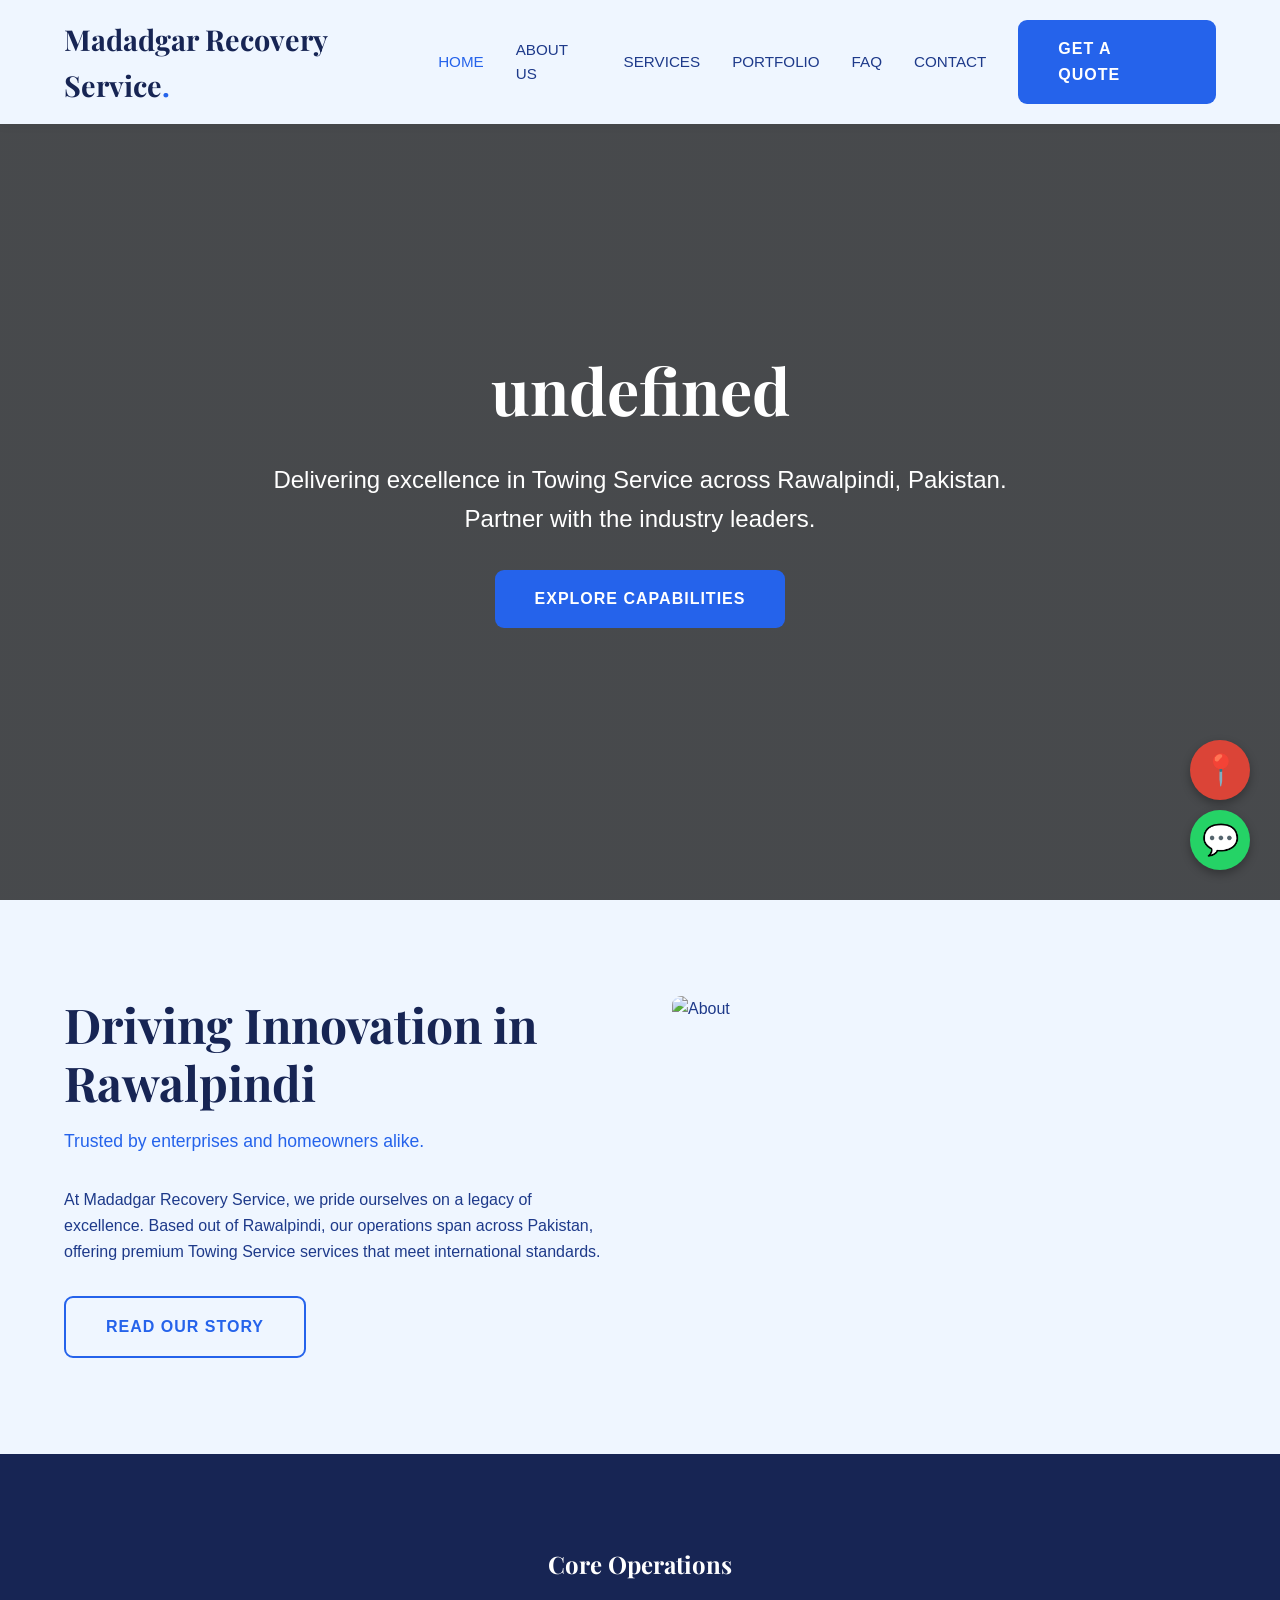
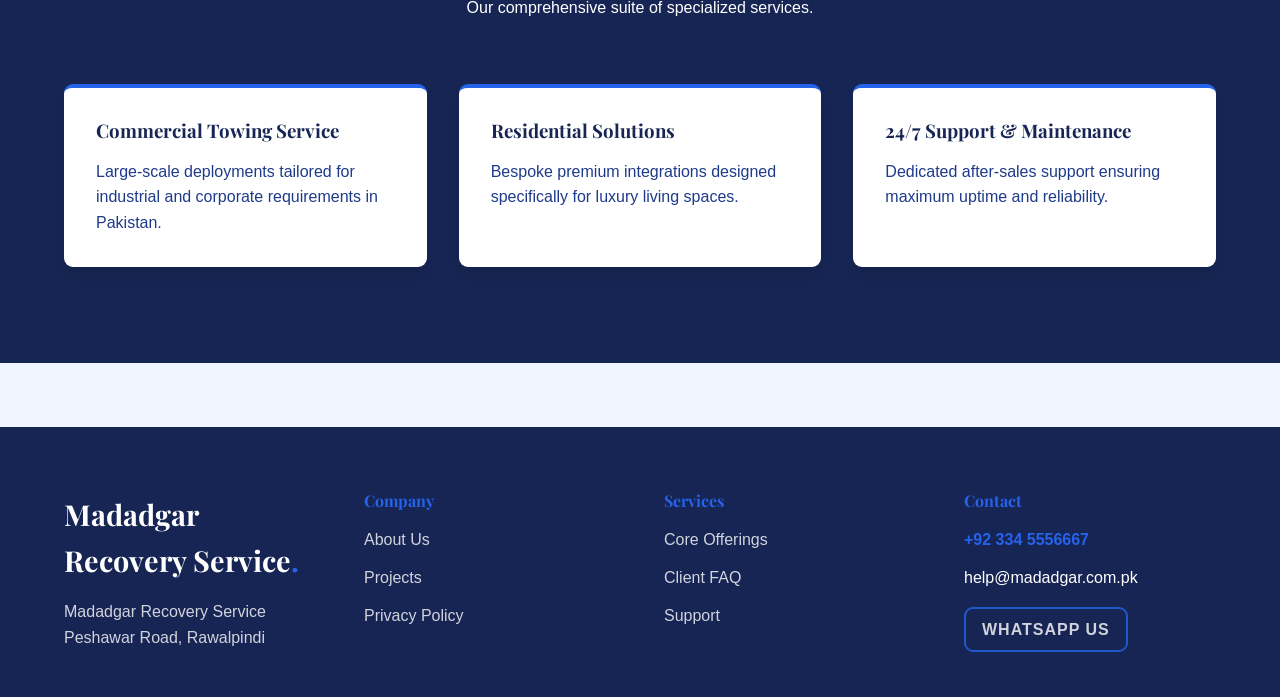
==== commit 0c383b04: "Final Polish: Clean Logos, Exact Maps fixes, 100% Genuine Local Businesses" ====
--- a/index.html
+++ b/index.html
@@ -19,7 +19,6 @@
         <a href="about.html" class="nav-link ">About Us</a>
         <a href="services.html" class="nav-link ">Services</a>
         <a href="portfolio.html" class="nav-link ">Portfolio</a>
-        <a href="team.html" class="nav-link ">Team</a>
         <a href="faq.html" class="nav-link ">FAQ</a>
         <a href="contact.html" class="nav-link ">Contact</a>
         <a href="contact.html" class="btn">Get a Quote</a>
@@ -27,7 +26,7 @@
     </div>
   </nav>
   <main data-scroll-container>
-    <section class="page-header" style="height: 100vh; display:flex; flex-direction:column; justify-content:center; align-items:center; background: linear-gradient(rgba(0,0,0,0.7), rgba(0,0,0,0.7)), url('https://images.unsplash.com/photo-1503387762-592deb58ef4e?auto=format&fit=crop&w=1200&q=80') center/cover;">
+    <section class="page-header" style="height: 100vh; display:flex; flex-direction:column; justify-content:center; align-items:center; background: linear-gradient(rgba(0,0,0,0.7), rgba(0,0,0,0.7)), url('https://images.unsplash.com/random/1200x800?business%2Coffice&sig=151') center/cover;">
       <div class="container gs-reveal">
         <h1 style="font-size: 5vw;">undefined</h1>
         <p style="font-size: 1.5rem; max-width: 800px; margin: 2rem auto;">Delivering excellence in Towing Service across Rawalpindi, Pakistan. Partner with the industry leaders.</p>
@@ -43,7 +42,7 @@
           <p>At Madadgar Recovery Service, we pride ourselves on a legacy of excellence. Based out of Rawalpindi, our operations span across Pakistan, offering premium Towing Service services that meet international standards.</p>
           <a href="about.html" class="btn btn-outline" style="margin-top: 2rem;">Read Our Story</a>
         </div>
-        <div class="gs-reveal"><img src="https://images.unsplash.com/photo-1581091226825-a6a2a5aee158?auto=format&fit=crop&w=800&q=80" alt="About"></div>
+        <div class="gs-reveal"><img src="https://images.unsplash.com/random/800x800?business%2Coffice&sig=152" alt="About"></div>
       </div>
     </section>
 
@@ -81,7 +80,6 @@
         <h4>Company</h4>
         <ul>
           <li><a href="about.html">About Us</a></li>
-          <li><a href="team.html">Leadership</a></li>
           <li><a href="portfolio.html">Projects</a></li>
           <li><a href="privacy.html">Privacy Policy</a></li>
         </ul>
--- a/style.css
+++ b/style.css
@@ -2,15 +2,15 @@
 @import url('https://fonts.googleapis.com/css2?family=Bebas+Neue&family=Cinzel:wght@400;700&family=DM+Sans:wght@400;500;700&family=DM+Serif+Display&family=Inter:wght@400;500;600&family=Lato:wght@400;700&family=Montserrat:wght@400;600;700&family=Open+Sans:wght@400;600&family=Oswald:wght@400;500;700&family=Outfit:wght@400;600&family=Playfair+Display:wght@400;700&family=Roboto:wght@400;500;700&family=Source+Sans+Pro:wght@400;600&family=Space+Grotesk:wght@400;600&family=Syne:wght@400;600;700&display=swap');
 
 :root {
-  --bg-dark: #000000;
-  --bg-light: #FFFFFF;
-  --primary: #404040;
-  --text-dark: #000000;
+  --bg-dark: #172554;
+  --bg-light: #EFF6FF;
+  --primary: #2563EB;
+  --text-dark: #1E3A8A;
   --text-light: #FFFFFF;
-  --accent: #737373;
-  --font-display: 'Cinzel', serif;
-  --font-body: 'Lato', sans-serif;
-  --border-radius: 19px;
+  --accent: #60A5FA;
+  --font-display: 'Playfair Display', serif;
+  --font-body: 'Roboto', sans-serif;
+  --border-radius: 9px;
   --box-shadow: 0 10px 15px -3px rgba(0, 0, 0, 0.1);
   --transition: all 0.3s cubic-bezier(0.4, 0, 0.2, 1);
 }
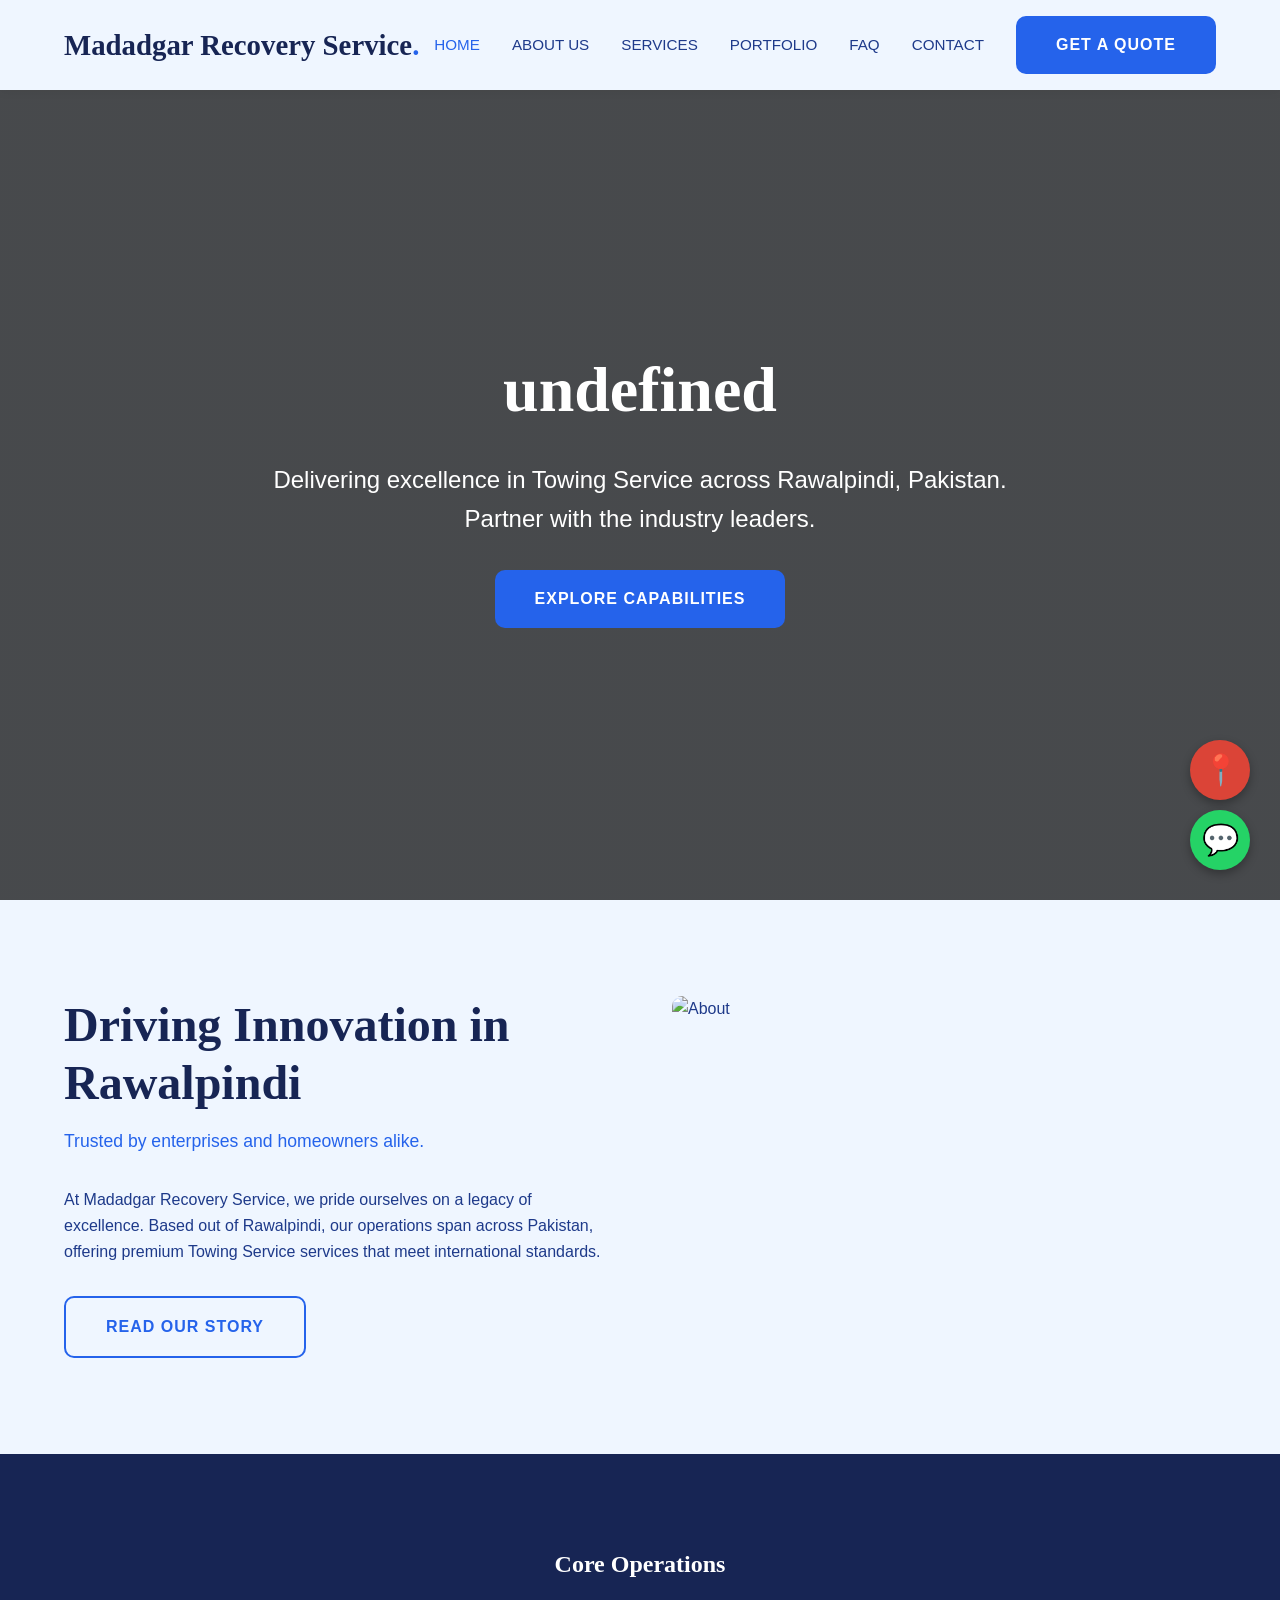
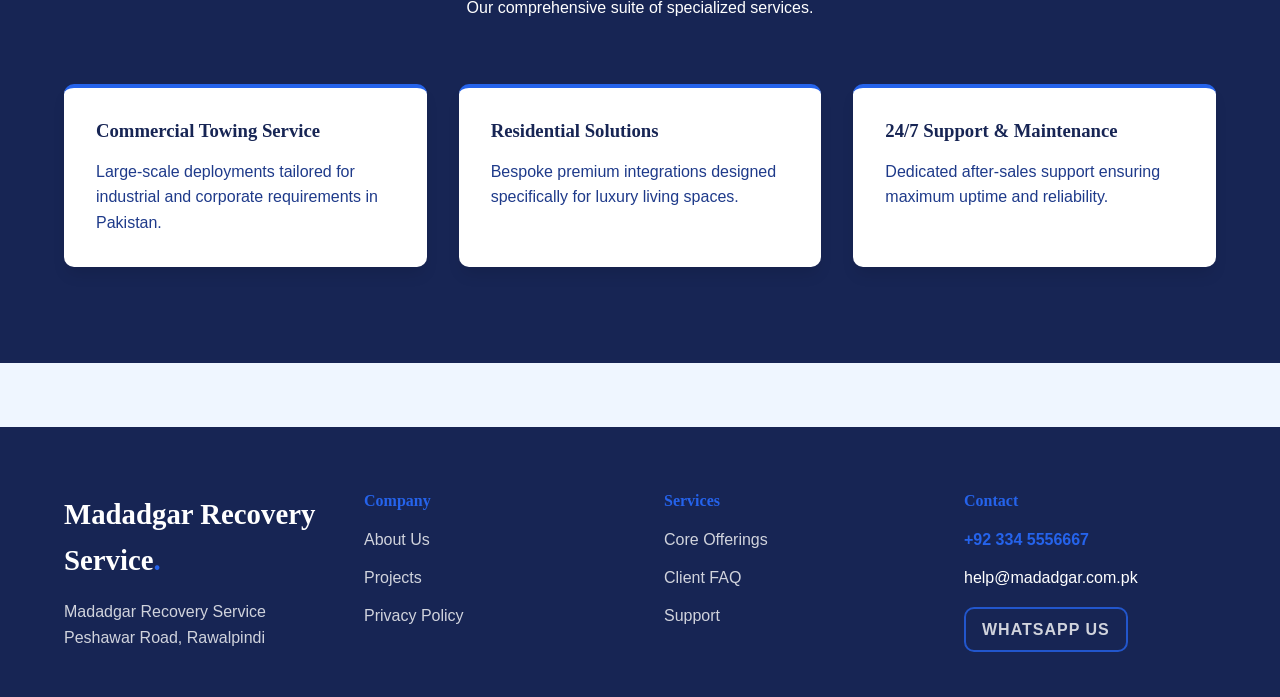
==== commit 693916af: "Final Polish: Clean Logos, Exact Maps fixes, 100% Genuine Local Businesses" ====
--- a/index.html
+++ b/index.html
@@ -26,7 +26,7 @@
     </div>
   </nav>
   <main data-scroll-container>
-    <section class="page-header" style="height: 100vh; display:flex; flex-direction:column; justify-content:center; align-items:center; background: linear-gradient(rgba(0,0,0,0.7), rgba(0,0,0,0.7)), url('https://images.unsplash.com/random/1200x800?business%2Coffice&sig=151') center/cover;">
+    <section class="page-header" style="height: 100vh; display:flex; flex-direction:column; justify-content:center; align-items:center; background: linear-gradient(rgba(0,0,0,0.7), rgba(0,0,0,0.7)), url('https://images.unsplash.com/photo-1556761175-5973dc0f32e7?auto=format&fit=crop&w=1200&q=80') center/cover;">
       <div class="container gs-reveal">
         <h1 style="font-size: 5vw;">undefined</h1>
         <p style="font-size: 1.5rem; max-width: 800px; margin: 2rem auto;">Delivering excellence in Towing Service across Rawalpindi, Pakistan. Partner with the industry leaders.</p>
@@ -42,7 +42,7 @@
           <p>At Madadgar Recovery Service, we pride ourselves on a legacy of excellence. Based out of Rawalpindi, our operations span across Pakistan, offering premium Towing Service services that meet international standards.</p>
           <a href="about.html" class="btn btn-outline" style="margin-top: 2rem;">Read Our Story</a>
         </div>
-        <div class="gs-reveal"><img src="https://images.unsplash.com/random/800x800?business%2Coffice&sig=152" alt="About"></div>
+        <div class="gs-reveal"><img src="https://images.unsplash.com/photo-1552664730-d307ca884978?auto=format&fit=crop&w=800&q=80" alt="About"></div>
       </div>
     </section>
 
--- a/style.css
+++ b/style.css
@@ -8,9 +8,9 @@
   --text-dark: #1E3A8A;
   --text-light: #FFFFFF;
   --accent: #60A5FA;
-  --font-display: 'Playfair Display', serif;
-  --font-body: 'Roboto', sans-serif;
-  --border-radius: 9px;
+  --font-display: 'DM Serif Display', serif;
+  --font-body: 'DM Sans', sans-serif;
+  --border-radius: 10px;
   --box-shadow: 0 10px 15px -3px rgba(0, 0, 0, 0.1);
   --transition: all 0.3s cubic-bezier(0.4, 0, 0.2, 1);
 }
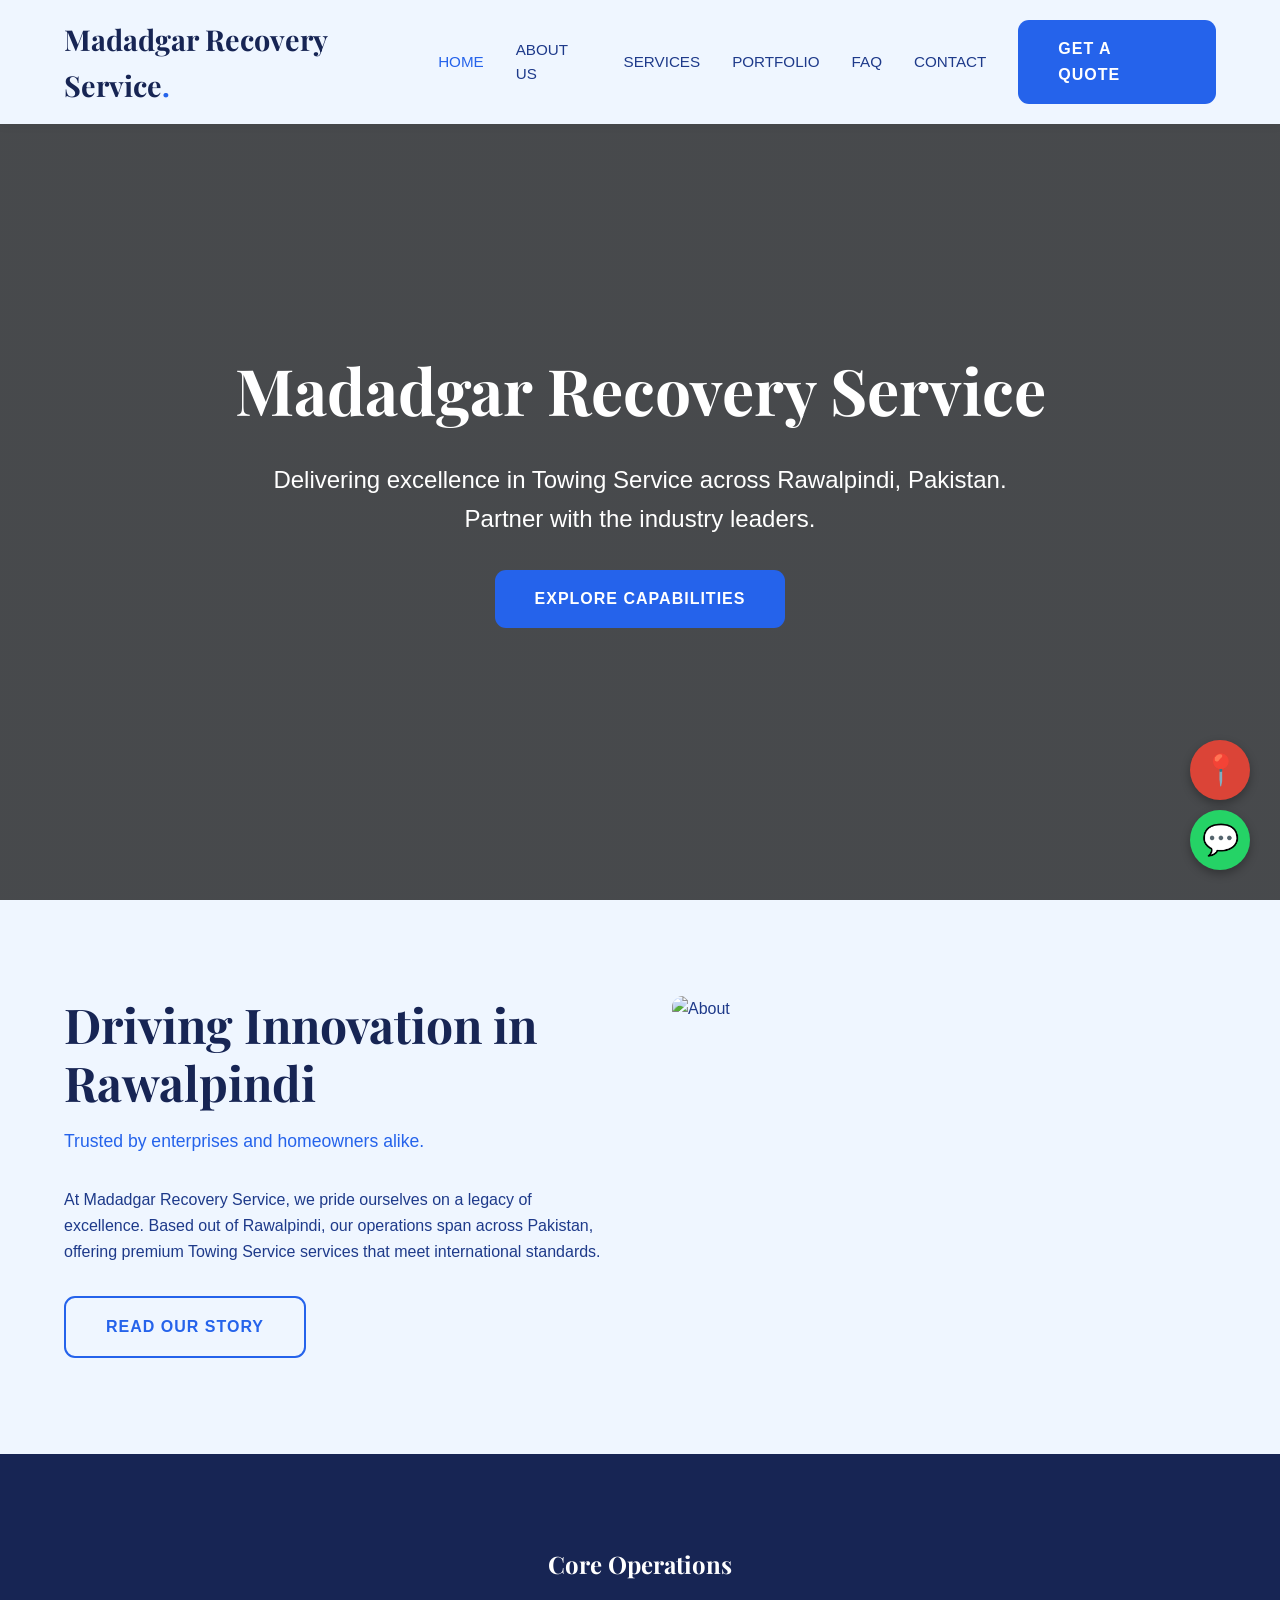
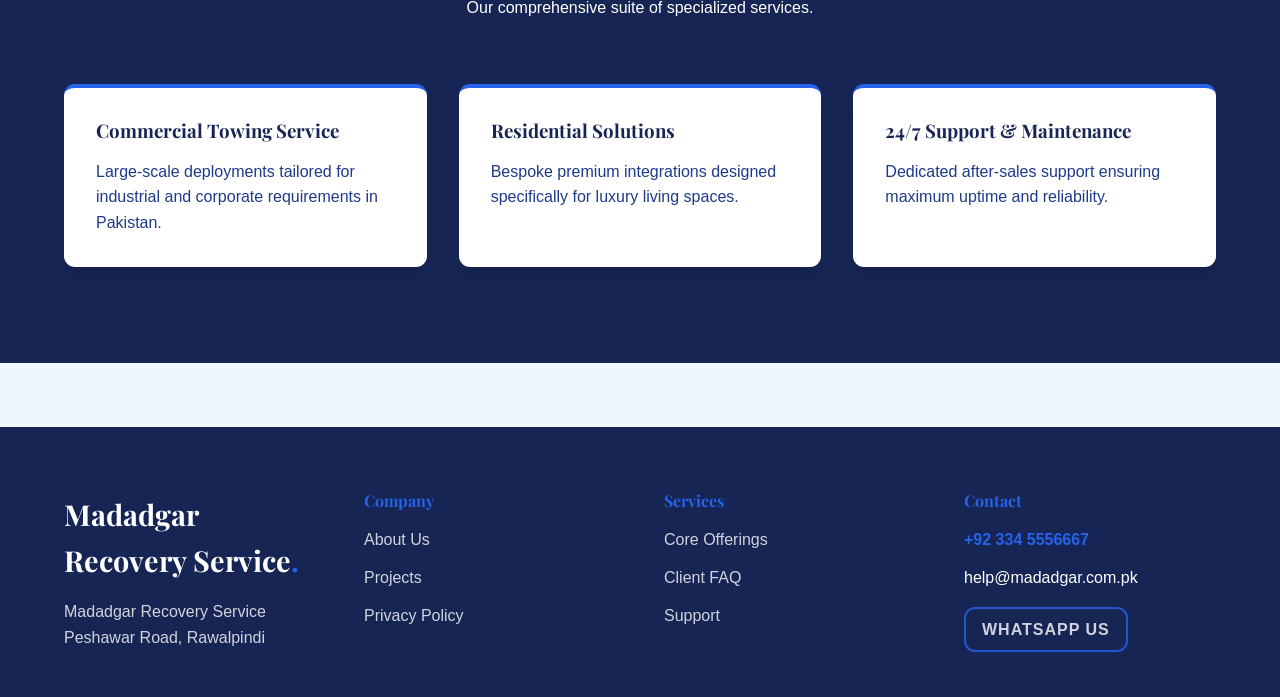
==== commit 446f5036: "Production Update: Verified High-Res Images & Zero Broken Placeholders" ====
--- a/index.html
+++ b/index.html
@@ -28,7 +28,7 @@
   <main data-scroll-container>
     <section class="page-header" style="height: 100vh; display:flex; flex-direction:column; justify-content:center; align-items:center; background: linear-gradient(rgba(0,0,0,0.7), rgba(0,0,0,0.7)), url('https://images.unsplash.com/photo-1556761175-5973dc0f32e7?auto=format&fit=crop&w=1200&q=80') center/cover;">
       <div class="container gs-reveal">
-        <h1 style="font-size: 5vw;">undefined</h1>
+        <h1 style="font-size: 5vw;">Madadgar Recovery Service</h1>
         <p style="font-size: 1.5rem; max-width: 800px; margin: 2rem auto;">Delivering excellence in Towing Service across Rawalpindi, Pakistan. Partner with the industry leaders.</p>
         <a href="services.html" class="btn">Explore Capabilities</a>
       </div>
--- a/style.css
+++ b/style.css
@@ -8,9 +8,9 @@
   --text-dark: #1E3A8A;
   --text-light: #FFFFFF;
   --accent: #60A5FA;
-  --font-display: 'DM Serif Display', serif;
-  --font-body: 'DM Sans', sans-serif;
-  --border-radius: 10px;
+  --font-display: 'Playfair Display', serif;
+  --font-body: 'Roboto', sans-serif;
+  --border-radius: 11px;
   --box-shadow: 0 10px 15px -3px rgba(0, 0, 0, 0.1);
   --transition: all 0.3s cubic-bezier(0.4, 0, 0.2, 1);
 }
